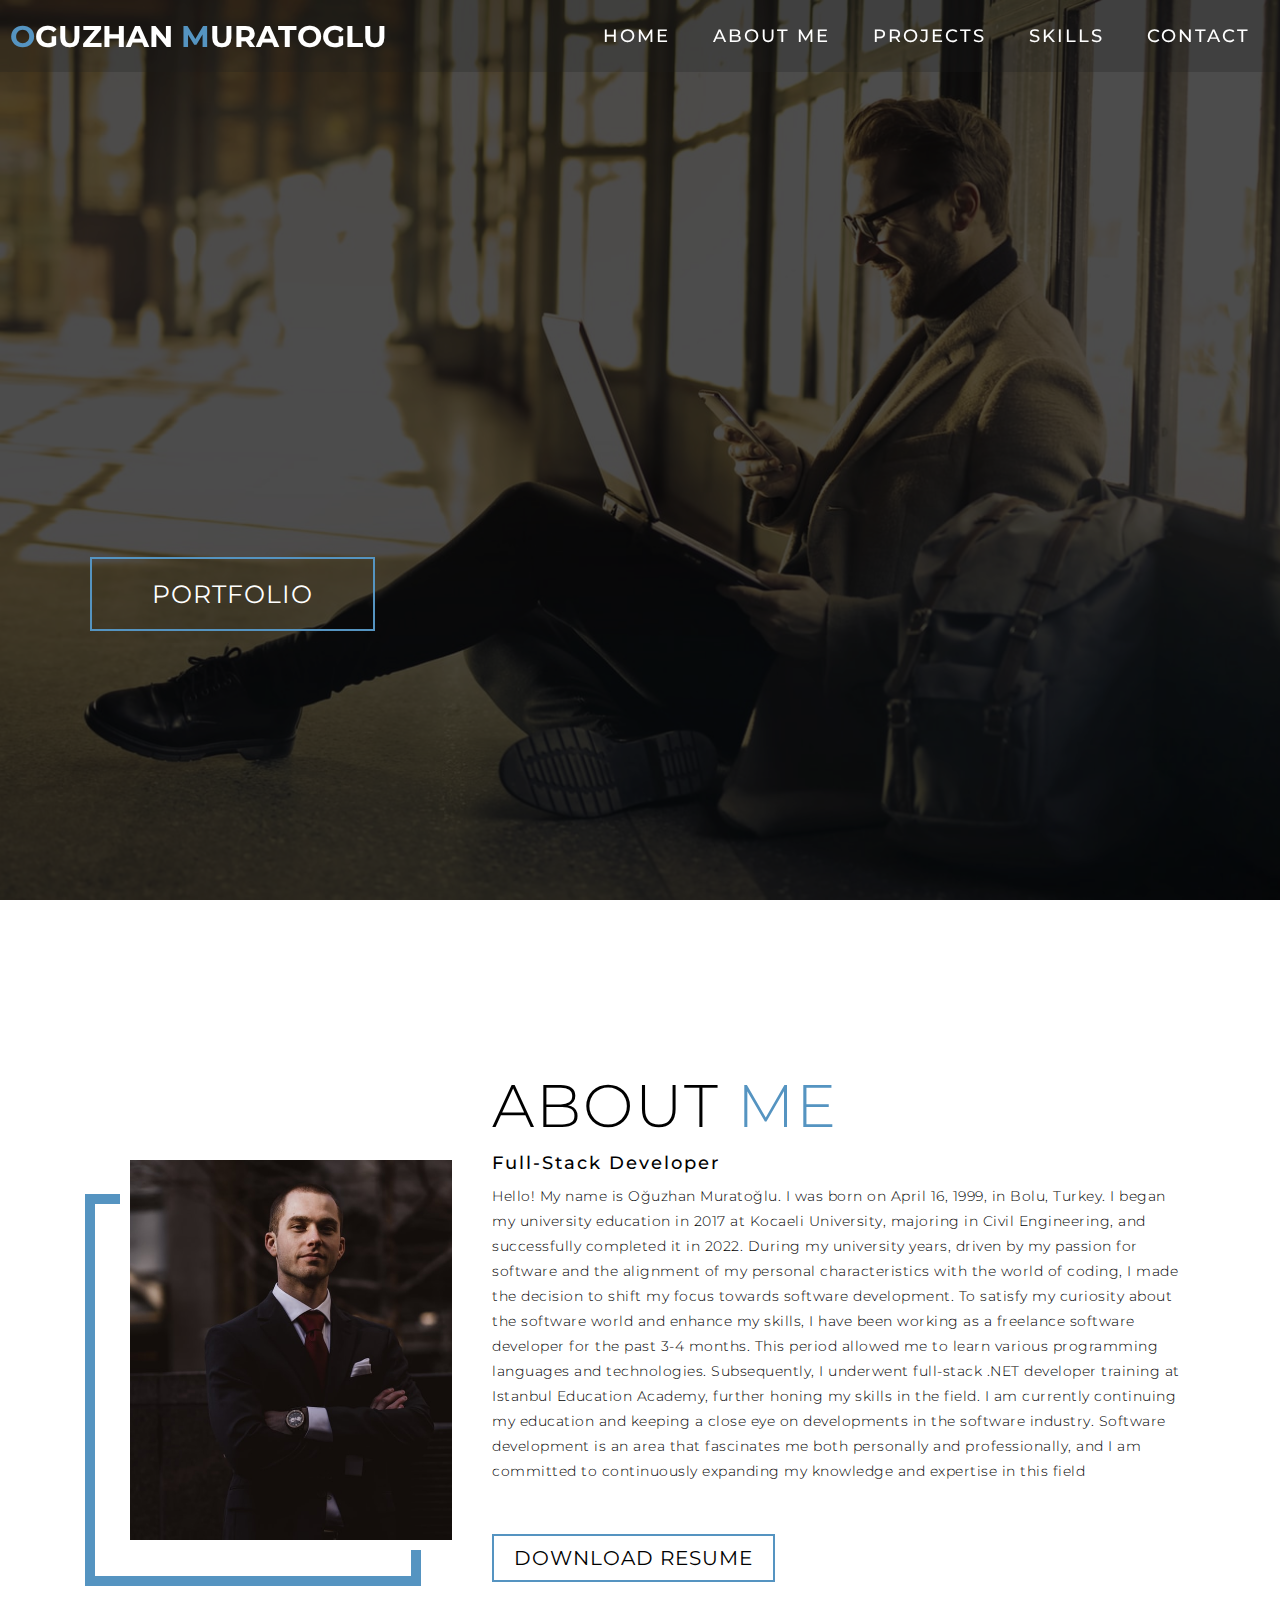
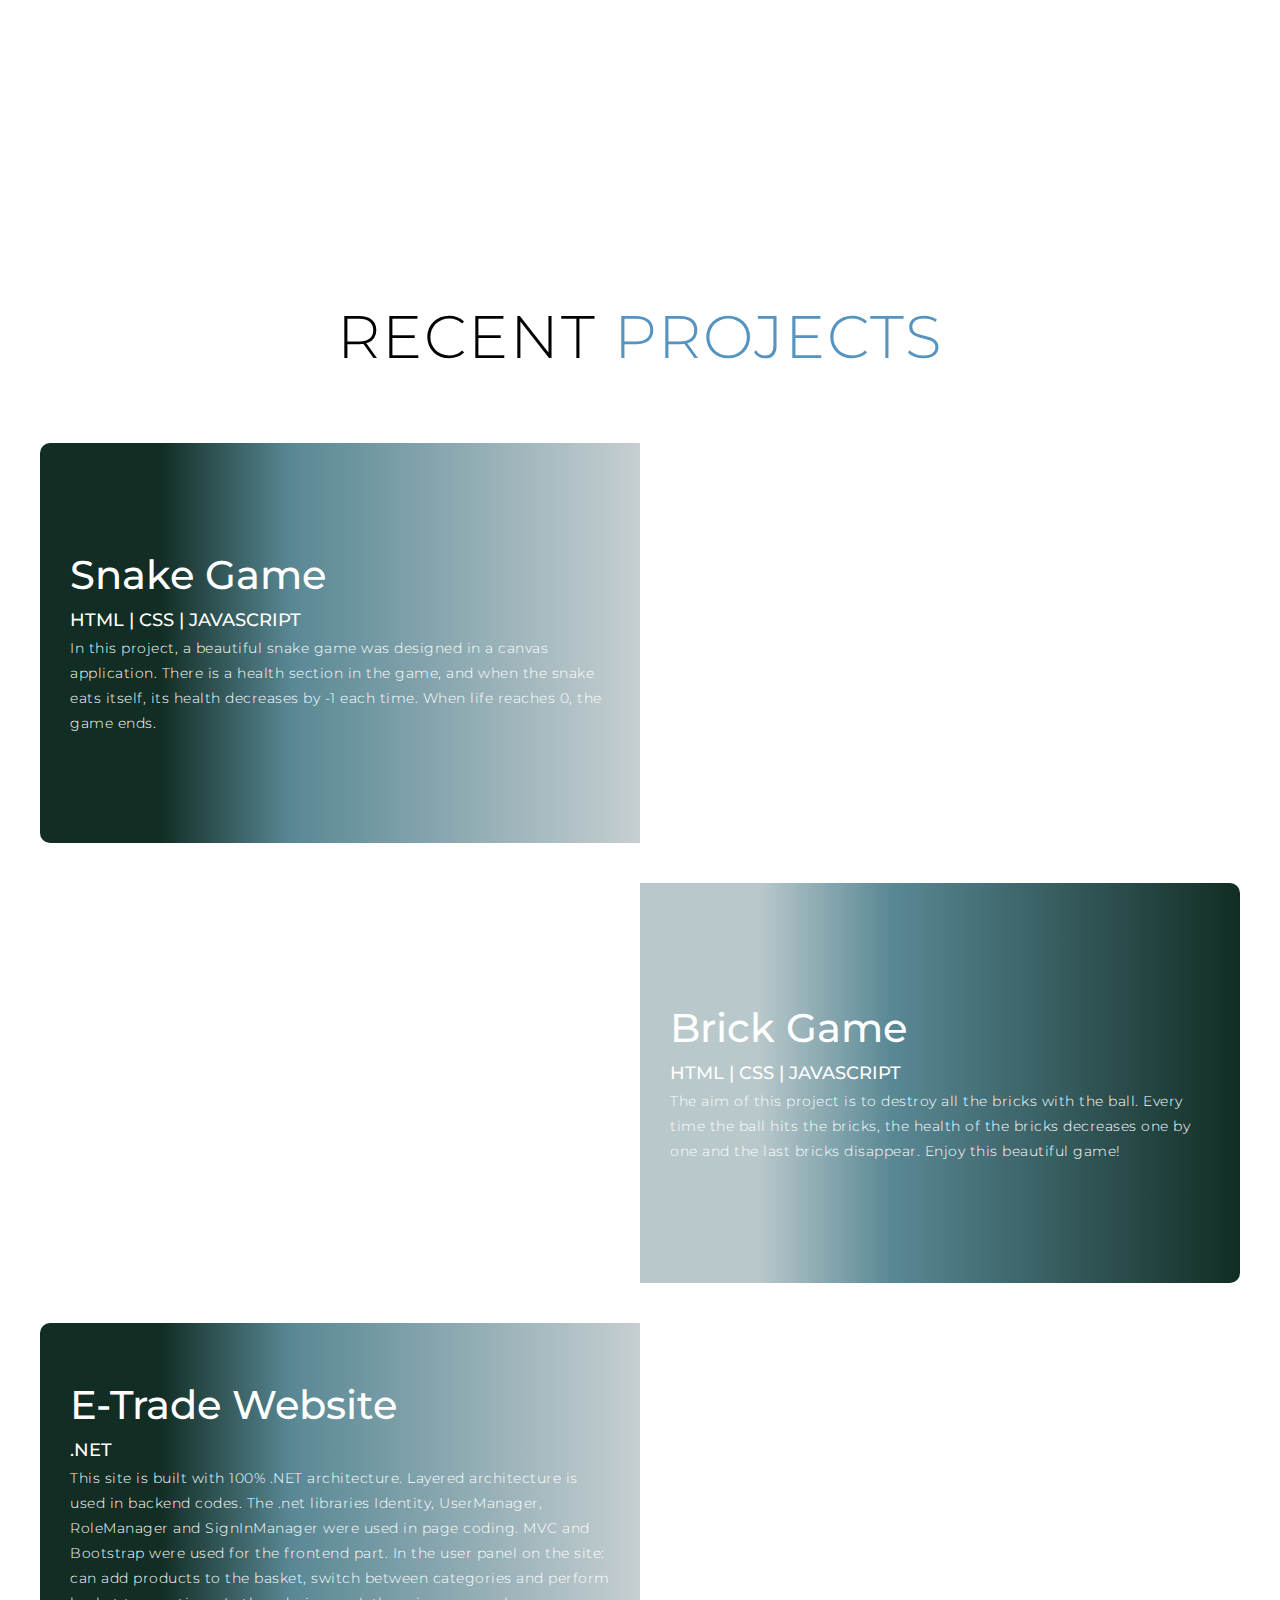
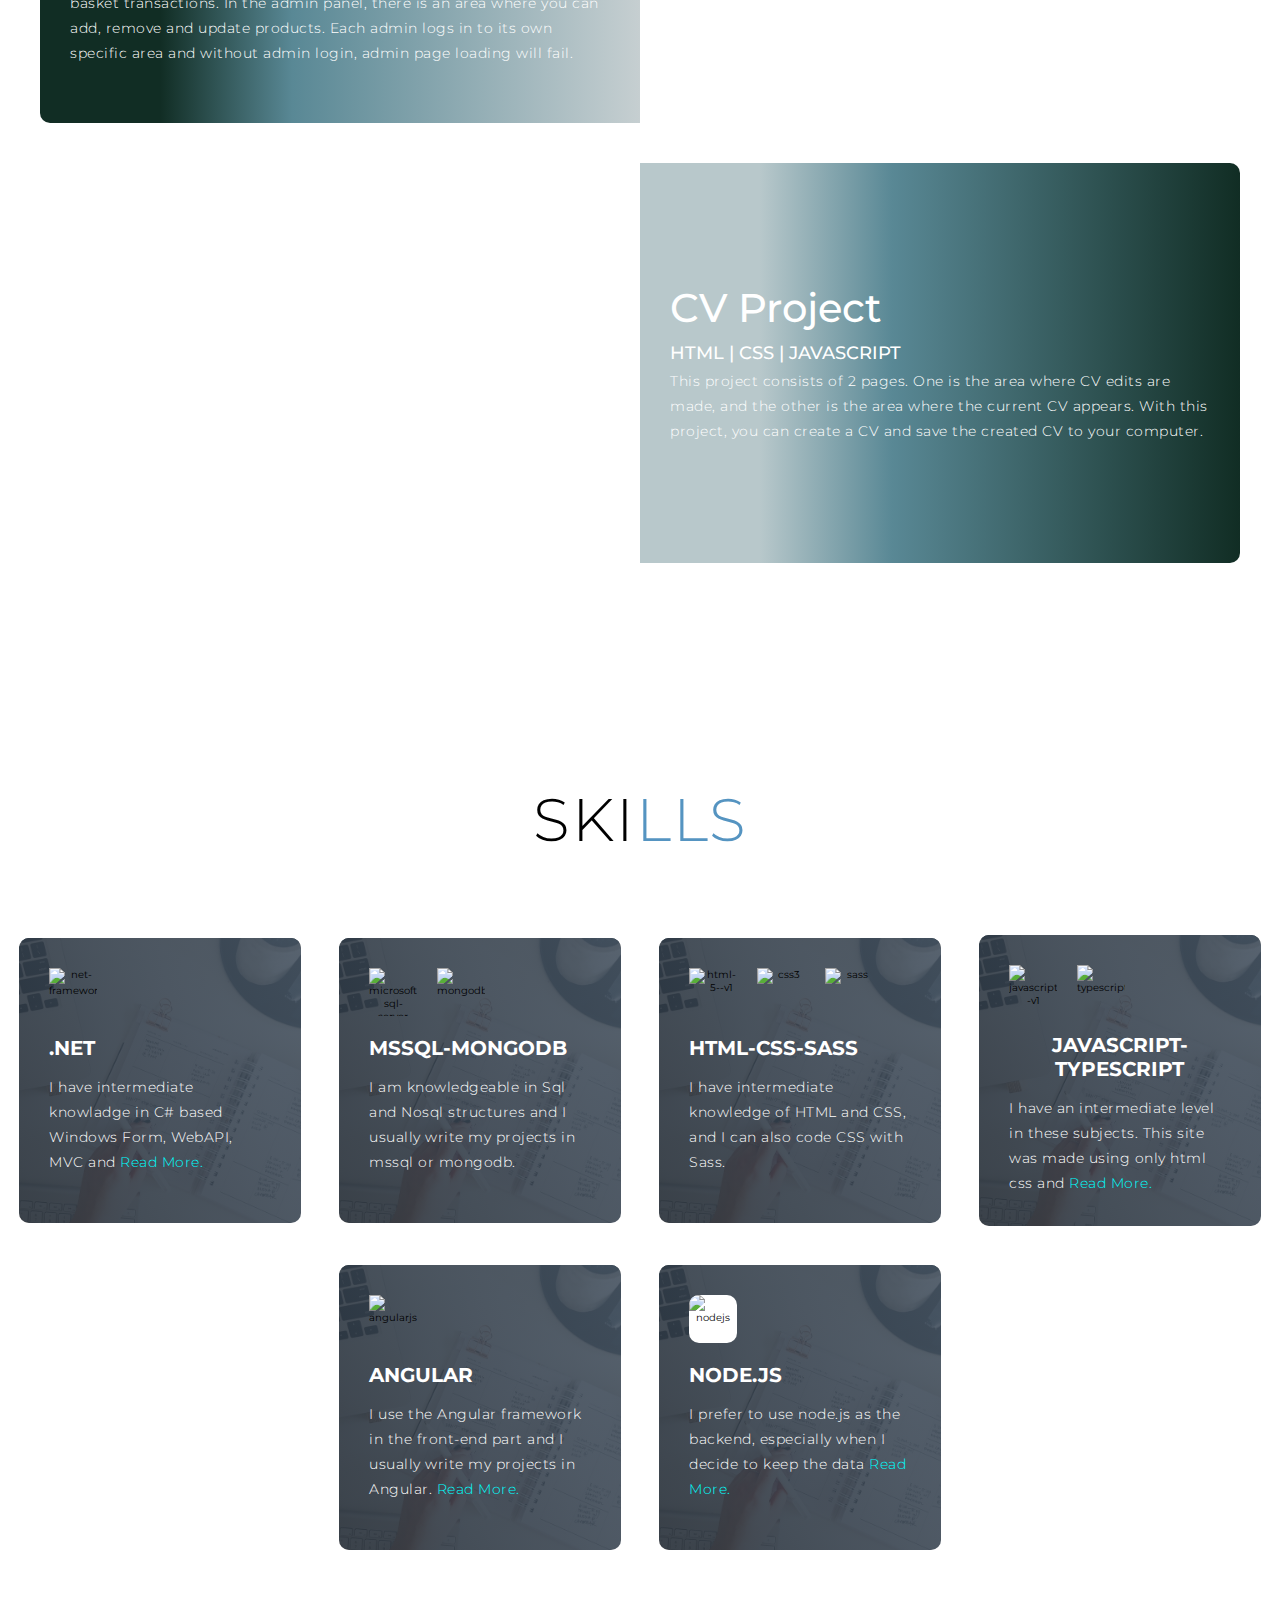
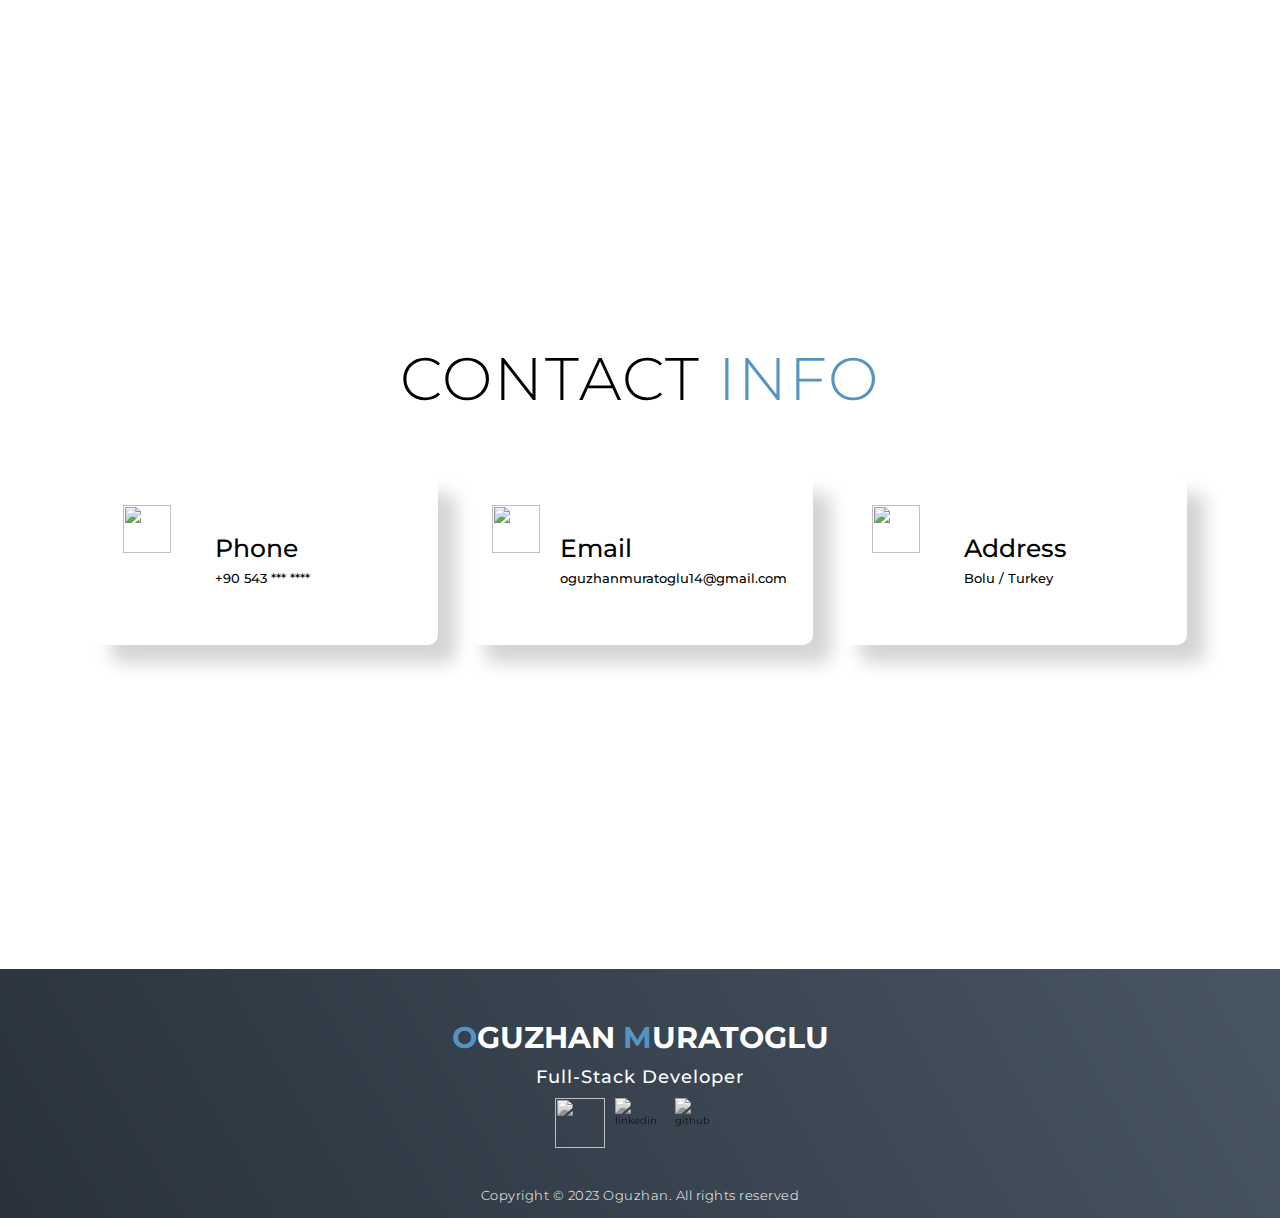
==== index.html @ a39457f0 "." ====
<!DOCTYPE html>
<html lang="en">

<head>
  <meta charset="UTF-8">
  <meta name="viewport" content="width=device-width, initial-scale=1.0">
  <link rel="stylesheet" href="style.css">
  <title>My Website</title>
  <script src="https://code.jquery.com/jquery-3.7.1.js"></script>
</head>

<body>
  <!-- Header -->
  <section id="header">
    <div class="header container">
      <div class="nav-bar">
        <div class="brand">
          <a href="#hero">
            <h1><span>O</span>guzhan <span>M</span>uratoglu</h1>
          </a>
        </div>
        <div class="nav-list">
          <div class="hamburger">
            <div class="bar"></div>
          </div>
          <ul>
            <li><a href="#hero" data-after="Home">Home</a></li>
            <li><a href="#about" data-after="About">About Me</a></li>
            <li><a href="#projects" data-after="Projects">Projects</a></li>
            <li><a href="#services" data-after="Service">Skills</a></li>
            <li><a href="#contact" data-after="Contact">Contact</a></li>
          </ul>
        </div>
      </div>
    </div>
  </section>
  <!-- End Header -->


  <!-- Hero Section  -->
  <section id="hero">
    <div class="hero container">
      <div>
        <h1>Hello, <span></span></h1>
        <h1>My Name is <span></span></h1>
        <h1>Oguzhan <span></span></h1>
        <a href="#projects" type="button" class="cta">Portfolio</a>
      </div>
    </div>
  </section>
  <!-- End Hero Section  -->

    <!-- About Section -->
    <section id="about">
        <div class="about container">
          <div class="col-left">
            <div class="about-img">
              <img src="./img/img-2.png" alt="img">
            </div>
          </div>
          <div class="col-right">
            <h1 class="section-title">About <span>me</span></h1>
            <h2>Full-Stack Developer</h2>
            <p>Hello! My name is Oğuzhan Muratoğlu. I was born on April 16, 1999, in Bolu, Turkey. I began my university education in 2017 at Kocaeli University, majoring in Civil Engineering, and successfully completed it in 2022. During my university years, driven by my passion for software and the alignment of my personal characteristics with the world of coding, I made the decision to shift my focus towards software development.
            
            To satisfy my curiosity about the software world and enhance my skills, I have been working as a freelance software developer for the past 3-4 months. This period allowed me to learn various programming languages and technologies. Subsequently, I underwent full-stack .NET developer training at Istanbul Education Academy, further honing my skills in the field.
                
                
            I am currently continuing my education and keeping a close eye on developments in the software industry. Software development is an area that fascinates me both personally and professionally, and I am committed to continuously expanding my knowledge and expertise in this field</p>
            <a href="#" class="cta">Download Resume</a>
          </div>
        </div>
      </section>
      <!-- End About Section -->

  <!-- Projects Section -->
  <section id="projects">
    <div class="projects container">
      <div class="projects-header">
        <h1 class="section-title">Recent <span>Projects</span></h1>
      </div>
      <div class="all-projects">
        <div class="project-item">
          <div class="project-info">
            <h1>Snake Game</h1>
            <h2>HTML | CSS | JAVASCRIPT</h2>
            <p>In this project, a beautiful snake game was designed in a canvas application. There is a health section in the game, and when the snake eats itself, its health decreases by -1 each time. When life reaches 0, the game ends.</p>
          </div>
          <div id="videoList" class="project-img">
          <div class="video">
            <a href="https://oguzhanmuratoglu.github.io/Snake_Game_JS/" target="_blank">
            <video src="./video/SnakeGame.mp4" class="thevideo" loop muted preload="none"></video>
          </a>
          </div>
          </div>
        </div>
        <div class="project-item">
          <div class="project-info">
            <h1>Brick Game</h1>
            <h2>HTML | CSS | JAVASCRIPT</h2>
            <p>The aim of this project is to destroy all the bricks with the ball. Every time the ball hits the bricks, the health of the bricks decreases one by one and the last bricks disappear. Enjoy this beautiful game!</p>
          </div>
          <div id="videoList" class="project-img">
            <div class="video">
              <a href="https://oguzhanmuratoglu.github.io/BrickGame_JS_HTML_CSS/" target="_blank">
              <video src="./video/BrickGame.mp4" class="thevideo" loop muted preload="none">
              </a>
              </video>
            </div>
            </div>
        </div>
        <div class="project-item">
          <div class="project-info">
            <h1>E-Trade Website</h1>
            <h2>.NET</h2>
            <p>This site is built with 100% .NET architecture. Layered architecture is used in backend codes. The .net libraries Identity, UserManager, RoleManager and SignInManager were used in page coding. MVC and Bootstrap were used for the frontend part. In the user panel on the site: can add products to the basket, switch between categories and perform basket transactions. In the admin panel, there is an area where you can add, remove and update products. Each admin logs in to its own specific area and without admin login, admin page loading will fail.</p>
          </div>
          <div id="videoList" class="project-img">
            <div class="video">
              <a href="https://northwind.com.tr/" target="_blank">
              <video src="./video/ETradeWebSite.mp4" class="thevideo" loop muted preload="none">
              </a>
              </video>
            </div>
            </div>
        </div>
        <div class="project-item">
          <div class="project-info">
            <h1>CV Project</h1>
            <h2>HTML | CSS | JAVASCRIPT</h2>
            <p>This project consists of 2 pages. One is the area where CV edits are made, and the other is the area where the current CV appears. With this project, you can create a CV and save the created CV to your computer.</p>
          </div>
          <div id="videoList" class="project-img">
            <div class="video">
              <a href="/ResumeProject/index.html" target="_blank">
              <video src="./video/CV Editor.mp4" class="thevideo" loop muted preload="none">
              </a>
              </video>
            </div>
            </div>
        </div>
      </div>
    </div>
  </section>
  <!-- End Projects Section -->


  <!-- Service Section -->
  <section id="services">
    <div class="services container">
      <div class="service-top">
        <h1 class="section-title">Ski<span>lls</span></h1>
        <p></p>
      </div>
      <div class="service-bottom">
        <div class="service-item">
          <div class="icon"><img src="https://img.icons8.com/color/48/net-framework.png" alt="net-framework" /></div>
          <h2>.NET</h2>
          <p style="padding-bottom: 10px;">I have intermediate knowladge in C# based Windows Form, WebAPI, MVC and <a id="readmore-1" class="readmore" onclick="initializeReadMoreListener(event)" > Read More.</a></p>
        </div>
        <div class="service-item">
            <div class="icon"><img src="https://img.icons8.com/color/48/microsoft-sql-server.png" alt="microsoft-sql-server"/><img src="https://img.icons8.com/color/48/mongodb.png" alt="mongodb"/></div>
            <h2>MSSQL-MONGODB</h2>
            <p>I am knowledgeable in Sql and Nosql structures and I usually write my projects in mssql or mongodb.</p>
          </div>
        <div class="service-item">
          <div class="icon"><img src="https://img.icons8.com/color/48/html-5--v1.png" alt="html-5--v1"/><img src="https://img.icons8.com/color/48/css3.png" alt="css3"/><img src="https://img.icons8.com/color/48/sass.png" alt="sass"/></div>
          <h2>HTML-CSS-Sass</h2>
          <p>I have intermediate knowledge of HTML and CSS, and I can also code CSS with Sass.</p>
        </div>
        <div class="service-item">
          <div class="icon"><img src="https://img.icons8.com/color/48/javascript--v1.png" alt="javascript--v1" /><img src="https://img.icons8.com/color/48/typescript.png" alt="typescript" /></div>
          <h2>JAVASCRIPT-TYPESCRIPT</h2>
          <p>I have an intermediate level in these subjects. This site was made using only html css and <a id="readmore-2" class="readmore" onclick="initializeReadMoreListener(event)"> Read More.</a></p>
        </div>
        <div class="service-item">
          <div class="icon"><img src="https://img.icons8.com/color/48/angularjs.png" alt="angularjs" /></div>
          <h2>Angular</h2>
          <p>I use the Angular framework in the front-end part and I usually write my projects in Angular.<a id="readmore-3" class="readmore" onclick="initializeReadMoreListener(event)"> Read More.</a></p>
        </div>
        <div class="service-item">
            <div class="icon"><img src="https://img.icons8.com/color/48/nodejs.png"  alt="nodejs" style="background-color: #fff; border-radius: 10px;" /></div>
            <h2>NODE.JS</h2>
            <p>I prefer to use node.js as the backend, especially when I decide to  keep the data<a id="readmore-4" class="readmore" onclick="initializeReadMoreListener(event)"> Read More.</a></p>
          </div>
      </div>
    </div>
  </section>
  <!-- End Service Section -->



  <!-- Contact Section -->
  <section id="contact">
    <div class="contact container">
      <div>
        <h1 class="section-title">Contact <span>info</span></h1>
      </div>
      <div class="contact-items">
        <div class="contact-item">
          <div class="icon"><img src="https://img.icons8.com/bubbles/100/000000/phone.png" /></div>
          <div class="contact-info">
            <h1>Phone</h1>
            <h2>+90 543 *** ****</h2>
          </div>
        </div>
        <div class="contact-item">
          <div class="icon"><img src="https://img.icons8.com/bubbles/100/000000/new-post.png" /></div>
          <div class="contact-info">
            <h1>Email</h1>
            <h2>oguzhanmuratoglu14@gmail.com</h2>
          </div>
        </div>
        <div class="contact-item">
          <div class="icon"><img src="https://img.icons8.com/bubbles/100/000000/map-marker.png" /></div>
          <div class="contact-info">
            <h1>Address</h1>
            <h2>Bolu / Turkey</h2>
          </div>
        </div>
      </div>
    </div>
  </section>
  <!-- End Contact Section -->

  <!-- Footer -->
  <section id="footer">
    <div class="footer container">
      <div class="brand">
        <h1><span>O</span>guzhan <span>M</span>uratoglu</h1>
      </div>
      <h2>Full-Stack Developer</h2>
      <div class="social-icon">
        <div class="social-item">
          <a href="https://www.instagram.com/oguzhanmuratogluu/"><img src="https://img.icons8.com/bubbles/100/000000/instagram-new.png" /></a>
        </div>
        <div class="social-item">
          <a href="https://www.linkedin.com/in/o%C4%9Fuzhan-murato%C4%9Flu-148400233/"><img src="https://img.icons8.com/bubbles/50/linkedin.png" alt="linkedin"/></a>
        </div>
        <div class="social-item">
            <a href="https://github.com/oguzhanmuratoglu"><img src="https://img.icons8.com/bubbles/50/github.png" alt="github"/></a>
          </div>
      </div>
      <p>Copyright © 2023 Oguzhan. All rights reserved</p>
    </div>
  </section>
  <!-- End Footer -->
  <script src="./index.js"></script>

  <script>
    
    
  </script>
</body>

</html>
---- style.css ----
@import 'https://fonts.googleapis.com/css?family=Montserrat:300, 400, 700&display=swap';
* {
	padding: 0;
	margin: 0;
	box-sizing: border-box;
}
html {
	font-size: 10px;
	font-family: 'Montserrat', sans-serif;
	scroll-behavior: smooth;
}
a {
	text-decoration: none;
}
.container {
	min-height: 100vh;
	width: 100%;
	display: flex;
	align-items: center;
	justify-content: center;
}
img {
	height: 100%;
	width: 100%;
	object-fit: cover;
}
p {
	color: black;
	font-size: 1.4rem;
	margin-top: 5px;
	line-height: 2.5rem;
	font-weight: 300;
	letter-spacing: 0.05rem;
}
.section-title {
	font-size: 4rem;
	font-weight: 300;
	color: black;
	margin-bottom: 10px;
	text-transform: uppercase;
	letter-spacing: 0.2rem;
	text-align: center;
}
.section-title span {
	color: rgb(85, 148, 193);
}

.cta {
	display: inline-block;
	padding: 10px 30px;
	color: white;
	background-color: transparent;
	border: 2px solid rgb(85, 148, 193);
	font-size: 2rem;
	text-transform: uppercase;
	letter-spacing: 0.1rem;
	margin-top: 30px;
	transition: 0.3s ease;
	transition-property: background-color, color;
}
.cta:hover {
	color: white;
	background-color: rgb(85, 148, 193);
}
.brand h1 {
	font-size: 3rem;
	text-transform: uppercase;
	color: white;
}
.brand h1 span {
	color: rgb(85, 148, 193);
}

/* Header section */
#header {
	position: fixed;
	z-index: 1000;
	left: 0;
	top: 0;
	width: 100vw;
	height: auto;
}
#header .header {
	min-height: 8vh;
	background-color: rgba(31, 30, 30, 0.24);
	transition: 0.3s ease background-color;
}
#header .nav-bar {
	display: flex;
	align-items: center;
	justify-content: space-between;
	width: 100%;
	height: 100%;
	max-width: 1300px;
	padding: 0 10px;
}
#header .nav-list ul {
	list-style: none;
	position: absolute;
	background-color: rgb(31, 30, 30);
	width: 100vw;
	height: 100vh;
	left: 100%;
	top: 0;
	display: flex;
	flex-direction: column;
	justify-content: center;
	align-items: center;
	z-index: 1;
	overflow-x: hidden;
	transition: 0.5s ease left;
}
#header .nav-list ul.active {
	left: 0%;
}
#header .nav-list ul a {
	font-size: 2.5rem;
	font-weight: 500;
	letter-spacing: 0.2rem;
	text-decoration: none;
	color: white;
	text-transform: uppercase;
	padding: 20px;
	display: block;
}
#header .nav-list ul a::after {
	content: attr(data-after);
	position: absolute;
	top: 50%;
	left: 50%;
	transform: translate(-50%, -50%) scale(0);
	color: rgba(240, 248, 255, 0.021);
	font-size: 13rem;
	letter-spacing: 50px;
	z-index: -1;
	transition: 0.3s ease letter-spacing;
}
#header .nav-list ul li:hover a::after {
	transform: translate(-50%, -50%) scale(1);
	letter-spacing: initial;
}
#header .nav-list ul li:hover a {
	color: rgb(85, 148, 193);
}
#header .hamburger {
	height: 60px;
	width: 60px;
	display: inline-block;
	border: 3px solid white;
	border-radius: 50%;
	position: relative;
	display: flex;
	align-items: center;
	justify-content: center;
	z-index: 100;
	cursor: pointer;
	transform: scale(0.8);
	margin-right: 20px;
}
#header .hamburger:after {
	position: absolute;
	content: '';
	height: 100%;
	width: 100%;
	border-radius: 50%;
	border: 3px solid white;
	animation: hamburger_puls 1s ease infinite;
}
#header .hamburger .bar {
	height: 2px;
	width: 30px;
	position: relative;
	background-color: white;
	z-index: -1;
}
#header .hamburger .bar::after,
#header .hamburger .bar::before {
	content: '';
	position: absolute;
	height: 100%;
	width: 100%;
	left: 0;
	background-color: white;
	transition: 0.3s ease;
	transition-property: top, bottom;
}
#header .hamburger .bar::after {
	top: 8px;
}
#header .hamburger .bar::before {
	bottom: 8px;
}
#header .hamburger.active .bar::before {
	bottom: 0;
}
#header .hamburger.active .bar::after {
	top: 0;
}
/* End Header section */

/* Hero Section */
#hero {
	background-image: url(./img/hero-bg.png);
	background-size: cover;
	background-position: top center;
	position: relative;
	z-index: 1;
}
#hero::after {
	content: '';
	position: absolute;
	left: 0;
	top: 0;
	height: 100%;
	width: 100%;
	background-color: black;
	opacity: 0.7;
	z-index: -1;
}
#hero .hero {
	max-width: 1200px;
	margin: 0 auto;
	padding: 0 50px;
	justify-content: flex-start;
}
#hero h1 {
	display: block;
	width: fit-content;
	font-size: 4rem;
	position: relative;
	color: transparent;
	animation: text_reveal 0.5s ease forwards;
	animation-delay: 1s;
}
#hero h1:nth-child(1) {
	animation-delay: 1s;
}
#hero h1:nth-child(2) {
	animation-delay: 2s;
}
#hero h1:nth-child(3) {
	animation: text_reveal_name 0.5s ease forwards;
	animation-delay: 3s;
}
#hero h1 span {
	position: absolute;
	top: 0;
	left: 0;
	height: 100%;
	width: 0;
	background-color: rgb(85, 148, 193);
	animation: text_reveal_box 1s ease;
	animation-delay: 0.5s;
}
#hero h1:nth-child(1) span {
	animation-delay: 0.5s;
}
#hero h1:nth-child(2) span {
	animation-delay: 1.5s;
}
#hero h1:nth-child(3) span {
	animation-delay: 2.5s;
}

/* End Hero Section */

/* Services Section */
#services .services {
	flex-direction: column;
	text-align: center;
	max-width: 1500px;
	margin: 0 auto;
	padding: 100px 0;
}
#services .service-top {
	max-width: 500px;
	margin: 0 auto;
}
#services .service-bottom {
	display: flex;
	align-items: center;
	justify-content: center;
	flex-wrap: wrap;
	margin-top: 50px;
}
.readmore, .readless{
    color: aqua;
    cursor: pointer;
}
#services .service-item {
	flex-basis: 80%;
    min-height: 285px;
	display: flex;
	align-items:baseline;
	justify-content:flex-start;
	flex-direction: column;
	padding: 30px;
	border-radius: 10px;
	background-image: url(./img/img-1.png);
	background-size: cover;
	margin: 10px 5%;
	position: relative;
	z-index: 1;
	overflow: hidden;
}
#services .service-item::after {
	content: '';
	position: absolute;
	left: 0;
	top: 0;
	height: 100%;
	width: 100%;
	background-image: linear-gradient(60deg, #29323c 0%, #485563 100%);
	opacity: 0.9;
	z-index: -1;
}
#services .service-bottom .icon {
	height: 48px;
	width: auto;
	margin-bottom: 20px;
}
.icon{
    display: flex;
    gap: 20px;
}
.icon img{
    width: 48px;
    height: 48px;
}
#services .service-item h2 {
	font-size: 2rem;
	color: white;
	margin-bottom: 10px;
	text-transform: uppercase;
}
#services .service-item p {
	color: white;
	text-align: left;
}
/* End Services Section */

/* Projects section */
#projects .projects {
	flex-direction: column;
	max-width: 1200px;
	margin: 0 auto;
	padding: 100px 0;
}
#projects .projects-header h1 {
	margin-bottom: 50px;
}
#projects .all-projects {
	display: flex;
	align-items: center;
	justify-content: center;
	flex-direction: column;
}
#projects .project-item {
	border-radius: 10px;
	display: flex;
	align-items: center;
	justify-content: center;
	flex-direction: column;
	width: 80%;
	margin: 20px auto;
	overflow: hidden;
}
#projects .project-info {
	padding: 30px;
	flex-basis: 50%;
	height: 100%;
	display: flex;
	align-items: flex-start;
	justify-content: center;
	flex-direction: column;
	background-image: linear-gradient(90deg, rgb(17, 45, 36) 20%, rgb(89, 136, 149) 42%, rgb(198, 207, 209) 100%);
	color: white;
}
#projects .project-info h1 {
	font-size: 4rem;
	font-weight: 500;
}
#projects .project-info h2 {
	font-size: 1.8rem;
	font-weight: 500;
	margin-top: 10px;
}
#projects .project-info p {
	color: white;
}
#projects .project-img {
	flex-basis: 50%;
	/* height: 300px; */
}
/* #projects .project-img:after {
	content: '';
	position: absolute;
	left: 0;
	top: 0;
	height: 100%;
	width: 100%;
	background-image: linear-gradient(60deg, #29323c 0%, #485563 100%);
	opacity: 0.6;
} */
.video{
	width: 100%;
	height: 100%;
	/* background-image: url(/img/BrickGame.jpg); */
	background-size: cover;
}
.video .thevideo{
	width: 100%;
	height: 100%;
	overflow: hidden;
	object-fit: cover;
}

/* #projects .project-img img {
	transition: 0.3s ease transform;
}
#projects .project-item:hover .project-img img {
	transform: scale(1.1);
} */
/* End Projects section */

/* About Section */
#about .about {
	flex-direction: column-reverse;
	text-align: center;
	max-width: 1200px;
	margin: 0 auto;
	padding: 100px 20px;
}
#about .col-left {
	width: 250px;
	height: 360px;
}
#about .col-right {
	width: 100%;
}
#about .col-right h2 {
	font-size: 1.8rem;
	font-weight: 500;
	letter-spacing: 0.2rem;
	margin-bottom: 10px;
}
#about .col-right p {
	margin-bottom: 20px;
}
#about .col-right .cta {
	color: black;
	margin-bottom: 50px;
	padding: 10px 20px;
	font-size: 2rem;
}
#about .col-left .about-img {
	height: 100%;
	width: 100%;
	position: relative;
	border: 10px solid white;
}
#about .col-left .about-img::after {
	content: '';
	position: absolute;
	left: -33px;
	top: 19px;
	height: 98%;
	width: 98%;
	border: 7px solid rgb(85, 148, 193);
	z-index: -1;
}
/* End About Section */

/* contact Section */
#contact .contact {
	flex-direction: column;
	max-width: 1200px;
	margin: 0 auto;
	width: 90%;
}
#contact .contact-items {
	/* max-width: 400px; */
	width: 100%;
}
#contact .contact-item {
	width: 80%;
	padding: 20px;
	text-align: center;
	border-radius: 10px;
	padding: 30px;
	margin: 30px 10%;
	display: flex;
	justify-content: center;
	align-items: center;
	flex-direction: column;
	box-shadow: 18px 18px 18px 0 #0000002c;
	transition: 0.3s ease box-shadow;
}
#contact .contact-item:hover {
	box-shadow: 2px 2px 5px 0 #0000002c;
}
#contact .icon {
	width: 70px;
	margin: 0 auto;
	margin-bottom: 10px;
}
#contact .contact-info h1 {
	font-size: 2.5rem;
	font-weight: 500;
	margin-bottom: 5px;
}
#contact .contact-info h2 {
	font-size: 1.3rem;
	line-height: 2rem;
	font-weight: 500;
}
/*End contact Section */

/* Footer */
#footer {
	background-image: linear-gradient(60deg, #29323c 0%, #485563 100%);
}
#footer .footer {
	min-height: 200px;
	flex-direction: column;
	padding-top: 50px;
	padding-bottom: 10px;
}
#footer h2 {
	color: white;
	font-weight: 500;
	font-size: 1.8rem;
	letter-spacing: 0.1rem;
	margin-top: 10px;
	margin-bottom: 10px;
}
#footer .social-icon {
	display: flex;
	margin-bottom: 30px;
}
#footer .social-item {
	height: 50px;
	width: 50px;
	margin: 0 5px;
}
#footer .social-item img {
	filter: grayscale(1);
	transition: 0.3s ease filter;
}
#footer .social-item:hover img {
	filter: grayscale(0);
}
#footer p {
	color: white;
	font-size: 1.3rem;
}
/* End Footer */

/* Keyframes */
@keyframes hamburger_puls {
	0% {
		opacity: 1;
		transform: scale(1);
	}
	100% {
		opacity: 0;
		transform: scale(1.4);
	}
}
@keyframes text_reveal_box {
	50% {
		width: 100%;
		left: 0;
	}
	100% {
		width: 0;
		left: 100%;
	}
}
@keyframes text_reveal {
	100% {
		color: white;
	}
}
@keyframes text_reveal_name {
	100% {
		color: rgb(85, 148, 193);
		font-weight: 500;
	}
}
/* End Keyframes */

/* Media Query For Tablet */
@media only screen and (min-width: 768px) {
	.cta {
		font-size: 2.5rem;
		padding: 20px 60px;
	}
	h1.section-title {
		font-size: 6rem;
	}

	/* Hero */
	#hero h1 {
		font-size: 7rem;
	}
	/* End Hero */

	/* Services Section */
	#services .service-bottom .service-item {
		flex-basis: 45%;
		margin: 2.5%;
	}
	/* End Services Section */

	/* Project */
	#projects .project-item {
		flex-direction: row;
	}
	#projects .project-item:nth-child(even) {
		flex-direction: row-reverse;
	}
	#projects .project-item:nth-child(even) .project-info {
		background-image: linear-gradient(90deg, rgb(184, 200, 203) 20%, rgb(89, 136, 149) 42%, rgb(17, 45, 36) 100%);

    }
	#projects .project-item {
		height: 400px;
		/* margin: 0; */
		width: 100%;
		/* border-radius: 0; */
	}
	#projects .all-projects .project-info {
		height: 100%;
	}
	#projects .all-projects .project-img {
		height: 100%;
	}
	/* End Project */

	/* About */
	#about .about {
		flex-direction: row;
	}
	#about .col-left {
		width: 600px;
		height: 400px;
		padding-left: 60px;
	}
	#about .about .col-left .about-img::after {
		left: -45px;
		top: 34px;
		height: 98%;
		width: 98%;
		border: 10px solid rgb(85, 148, 193);
	}
	#about .col-right {
		text-align: left;
		padding: 30px;
	}
	#about .col-right h1 {
		text-align: left;
	}
	/* End About */

	/* contact  */
	#contact .contact {
		flex-direction: column;
		padding: 100px 0;
		align-items: center;
		justify-content: center;
		min-width: 20vh;
	}
	#contact .contact-items {
		width: 100%;
		display: flex;
		flex-direction: row;
		justify-content: space-evenly;
		margin: 50px 0;
	}
	#contact .contact-item {
		width: 30%;
		margin: 0;
		flex-direction: row;
	}
	#contact .contact-item .icon {
		height: 100px;
		width: 100px;
	}
	#contact .contact-item .icon img {
		object-fit: contain;
	}
	#contact .contact-item .contact-info {
		width: 100%;
		text-align: left;
		padding-left: 20px;
	}
	/* End contact  */
}
/* End Media Query For Tablet */

/* Media Query For Desktop */
@media only screen and (min-width: 1200px) {
	/* header */
	#header .hamburger {
		display: none;
	}
	#header .nav-list ul {
		position: initial;
		display: block;
		height: auto;
		width: fit-content;
		background-color: transparent;
	}
	#header .nav-list ul li {
		display: inline-block;
	}
	#header .nav-list ul li a {
		font-size: 1.8rem;
	}
	#header .nav-list ul a:after {
		display: none;
	}
	/* End header */

	#services .service-bottom .service-item {
		flex-basis: 22%;
		margin: 1.5%;
	}
}
/* End  Media Query For Desktop */
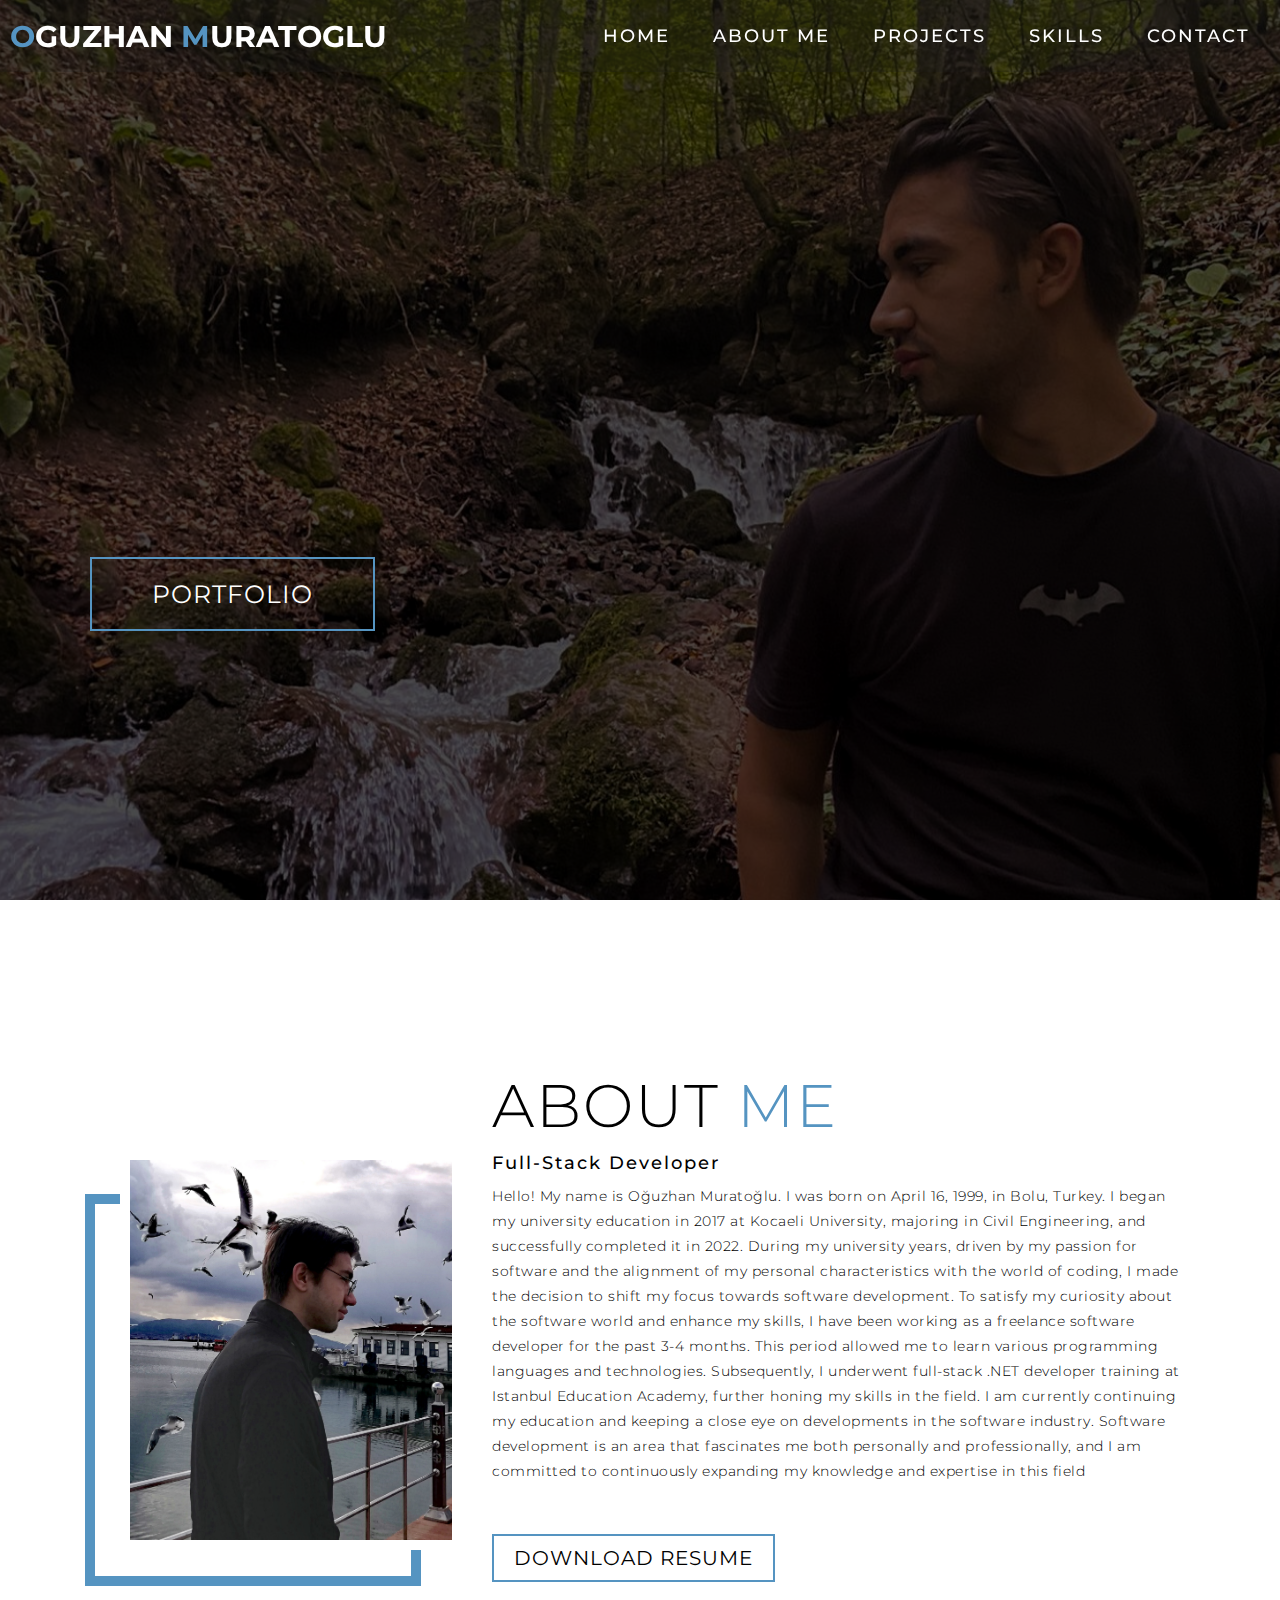
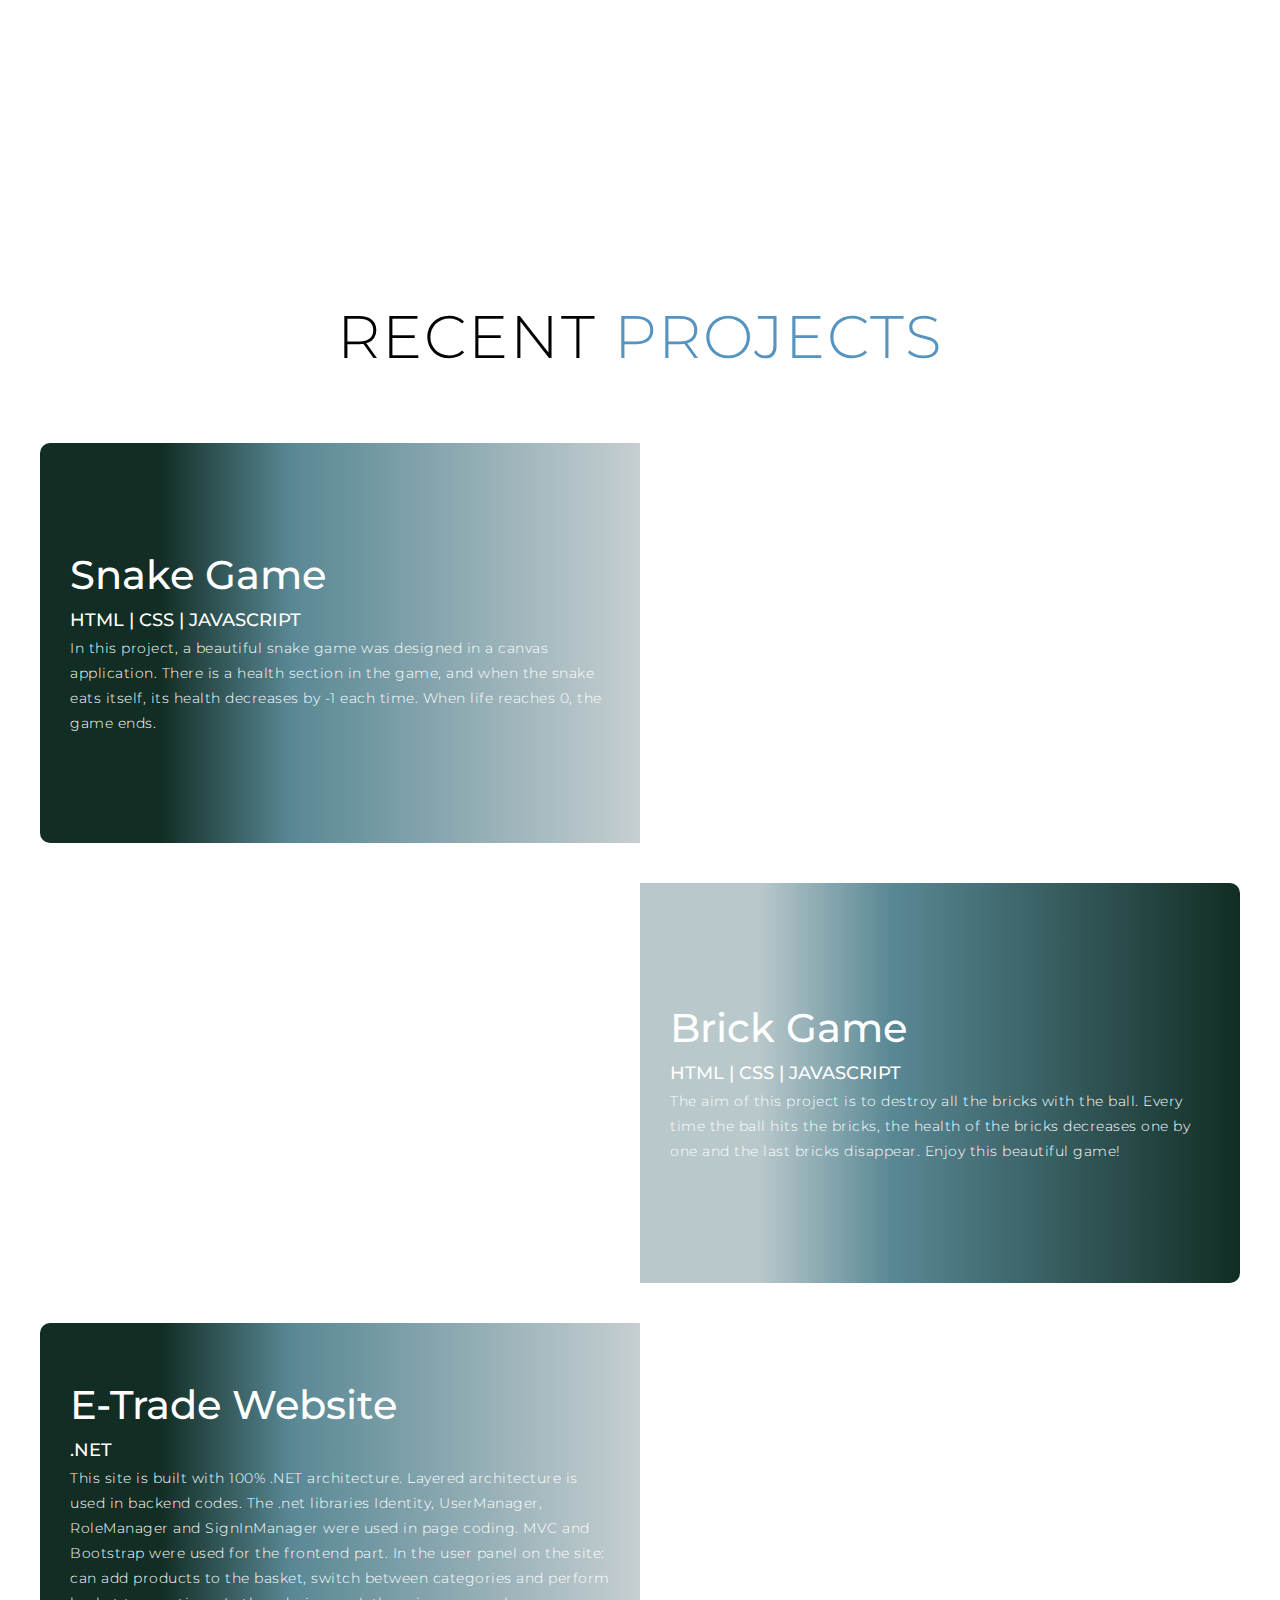
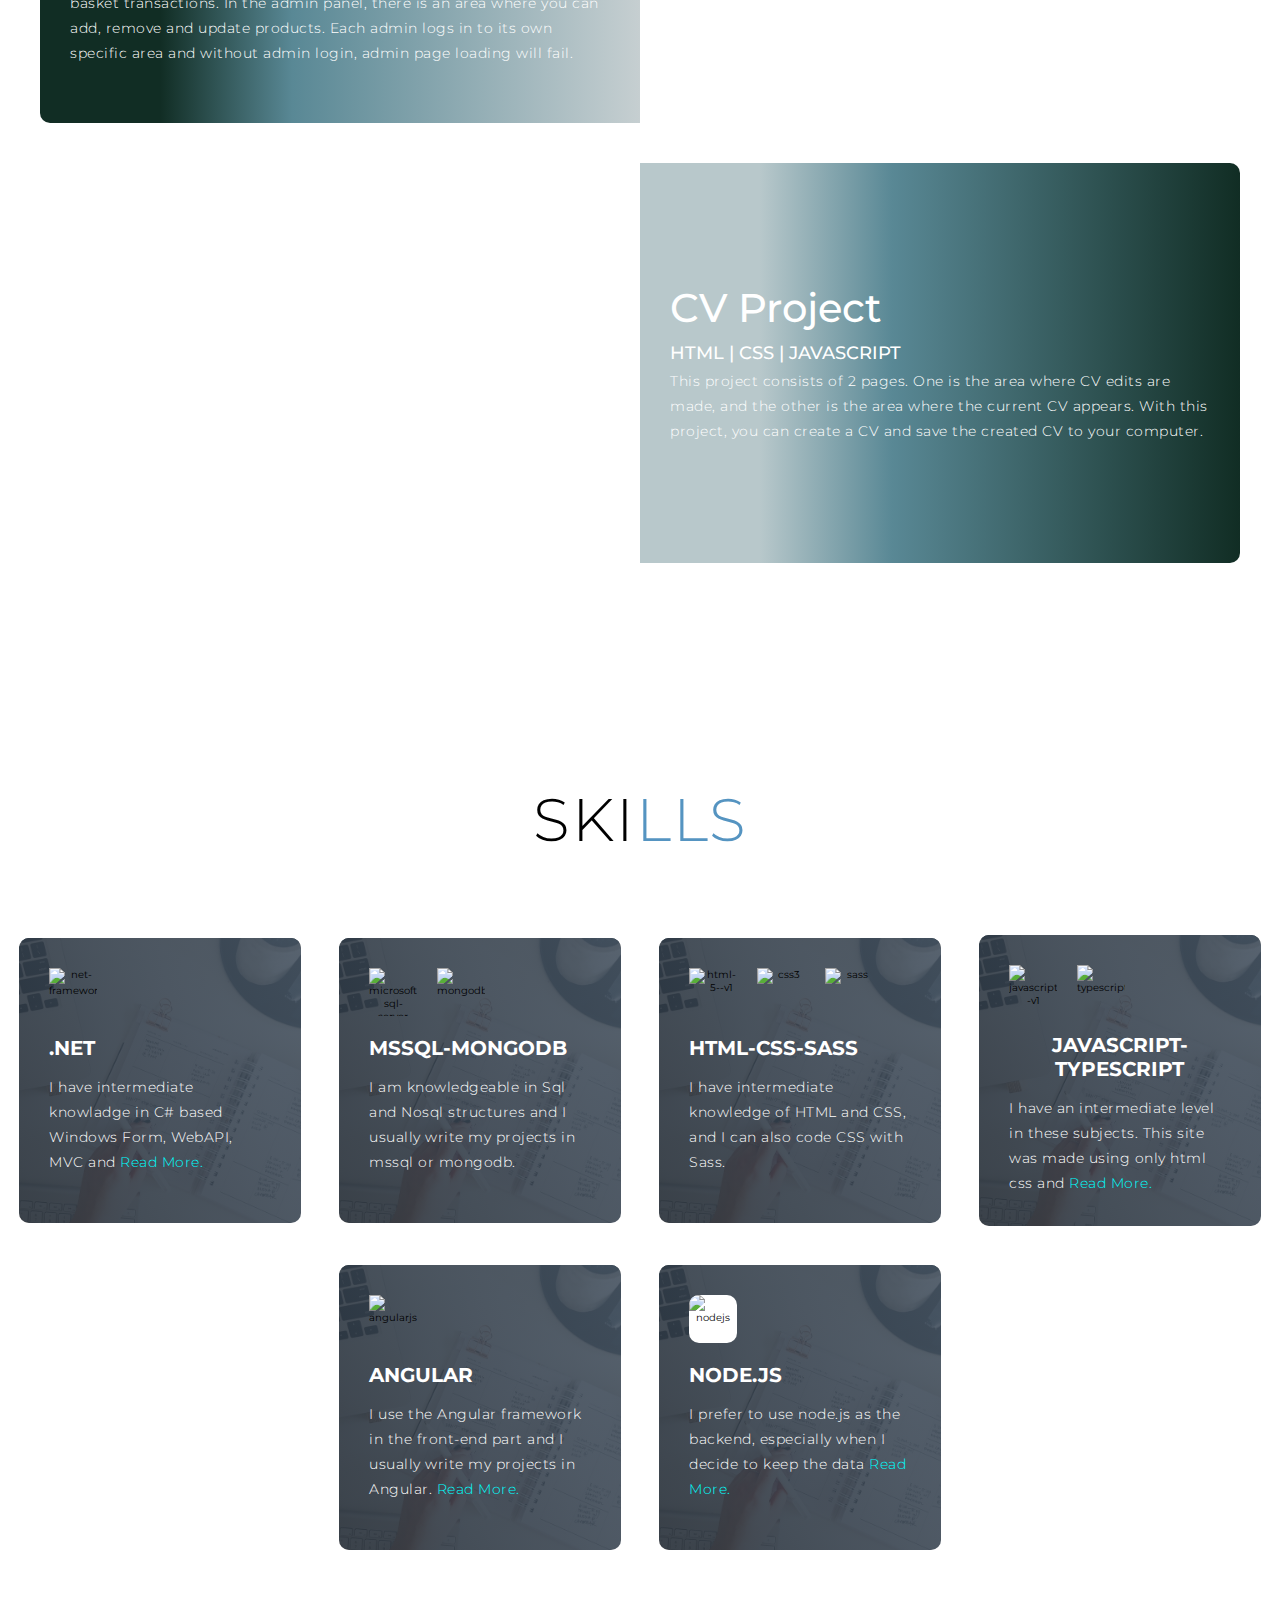
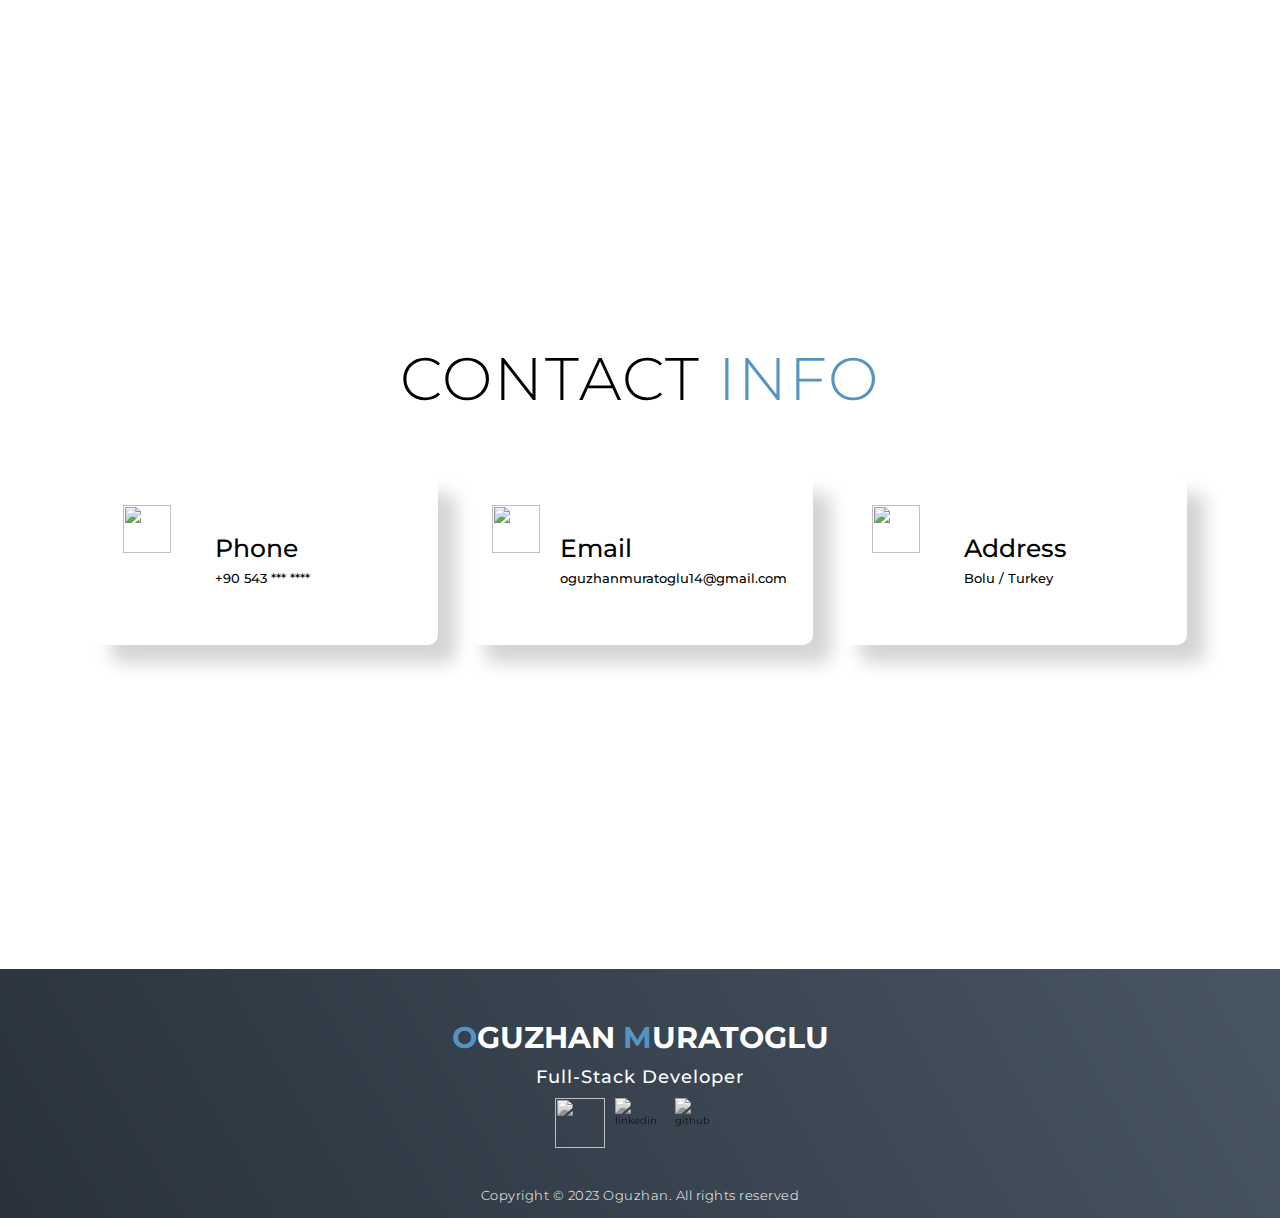
==== commit fa25272e: "." ====
--- a/index.html
+++ b/index.html
@@ -67,7 +67,7 @@
                 
                 
             I am currently continuing my education and keeping a close eye on developments in the software industry. Software development is an area that fascinates me both personally and professionally, and I am committed to continuously expanding my knowledge and expertise in this field</p>
-            <a href="#" class="cta">Download Resume</a>
+            <a href="./CV.pdf" target="_blank" download="Resume.pdf" class="cta">Download Resume</a>
           </div>
         </div>
       </section>
@@ -132,7 +132,7 @@
           </div>
           <div id="videoList" class="project-img">
             <div class="video">
-              <a href="/ResumeProject/index.html" target="_blank">
+              <a href="https://oguzhanmuratoglu.github.io/ResumeProject/index.html" target="_blank">
               <video src="./video/CV Editor.mp4" class="thevideo" loop muted preload="none">
               </a>
               </video>
--- a/style.css
+++ b/style.css
@@ -200,7 +200,7 @@
 
 /* Hero Section */
 #hero {
-	background-image: url(./img/hero-bg.png);
+	background-image: url(./img/hero-bg.jpg);
 	background-size: cover;
 	background-position: top center;
 	position: relative;
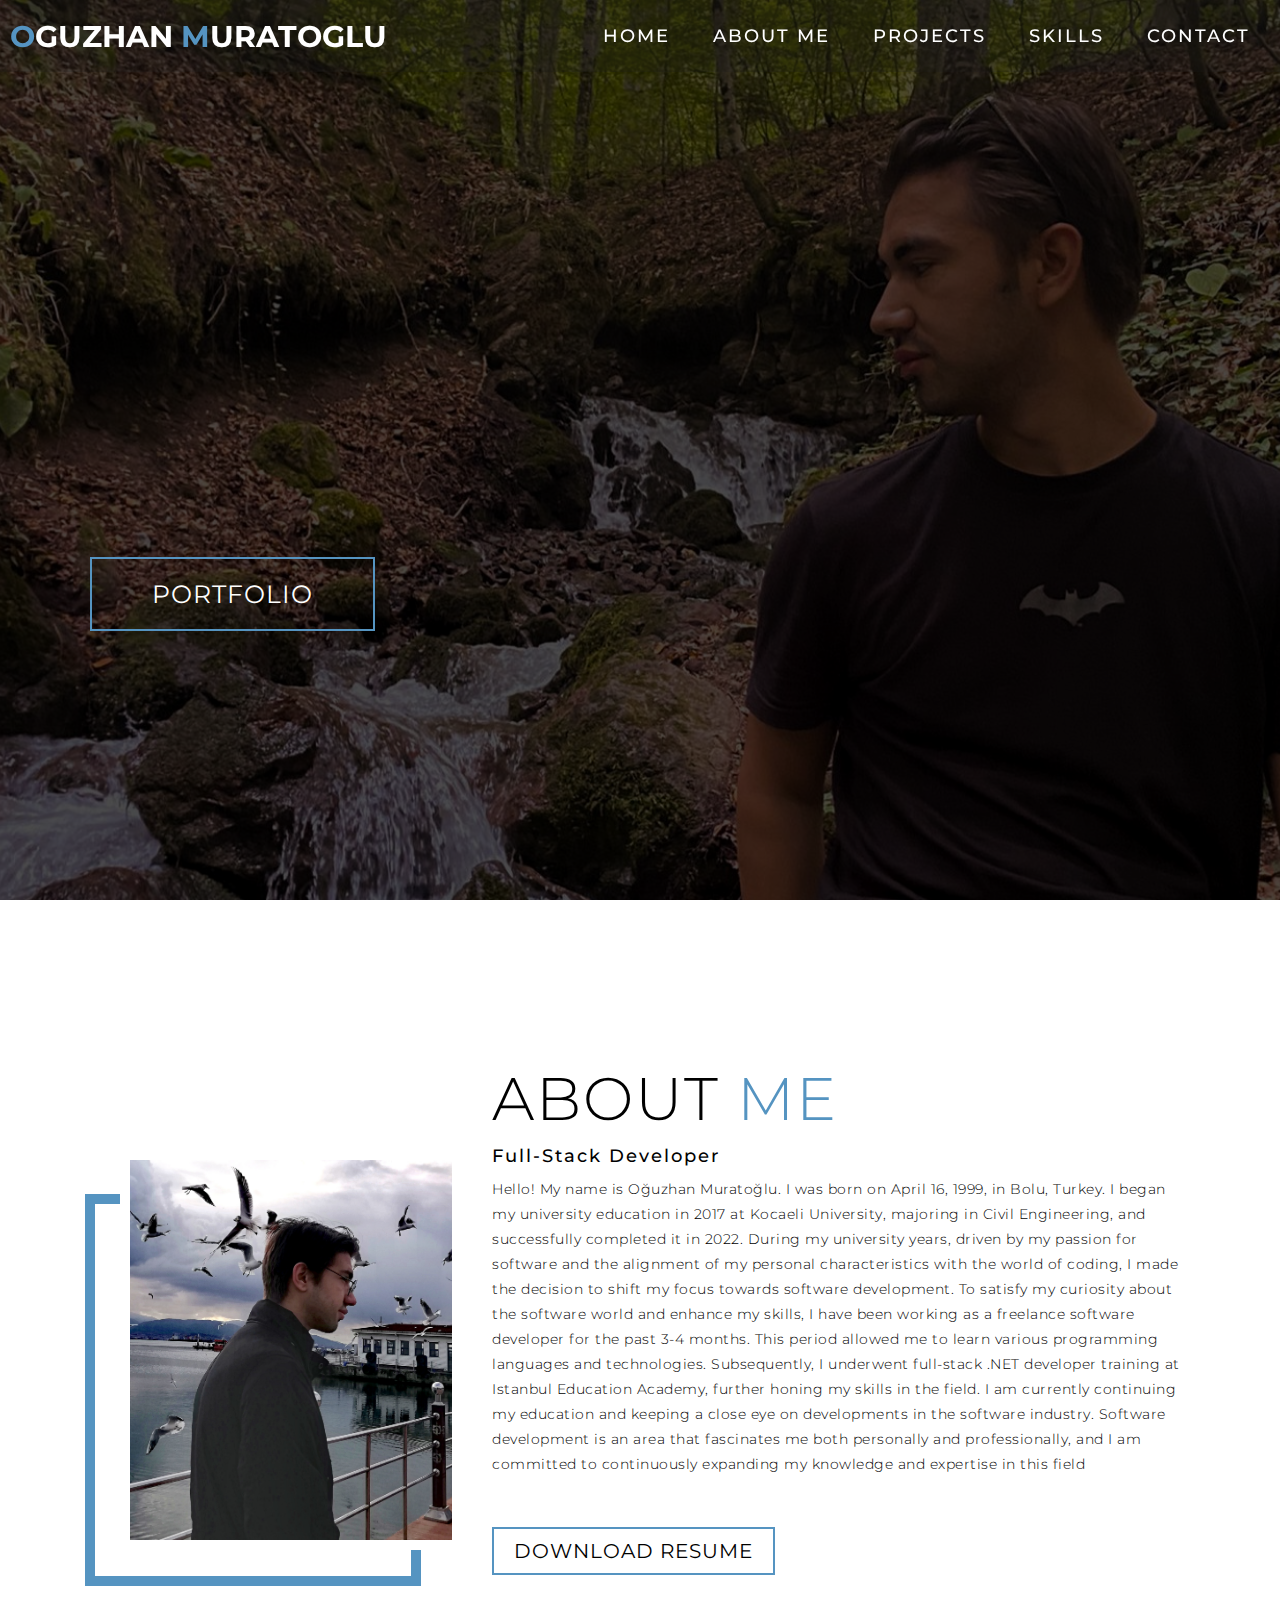
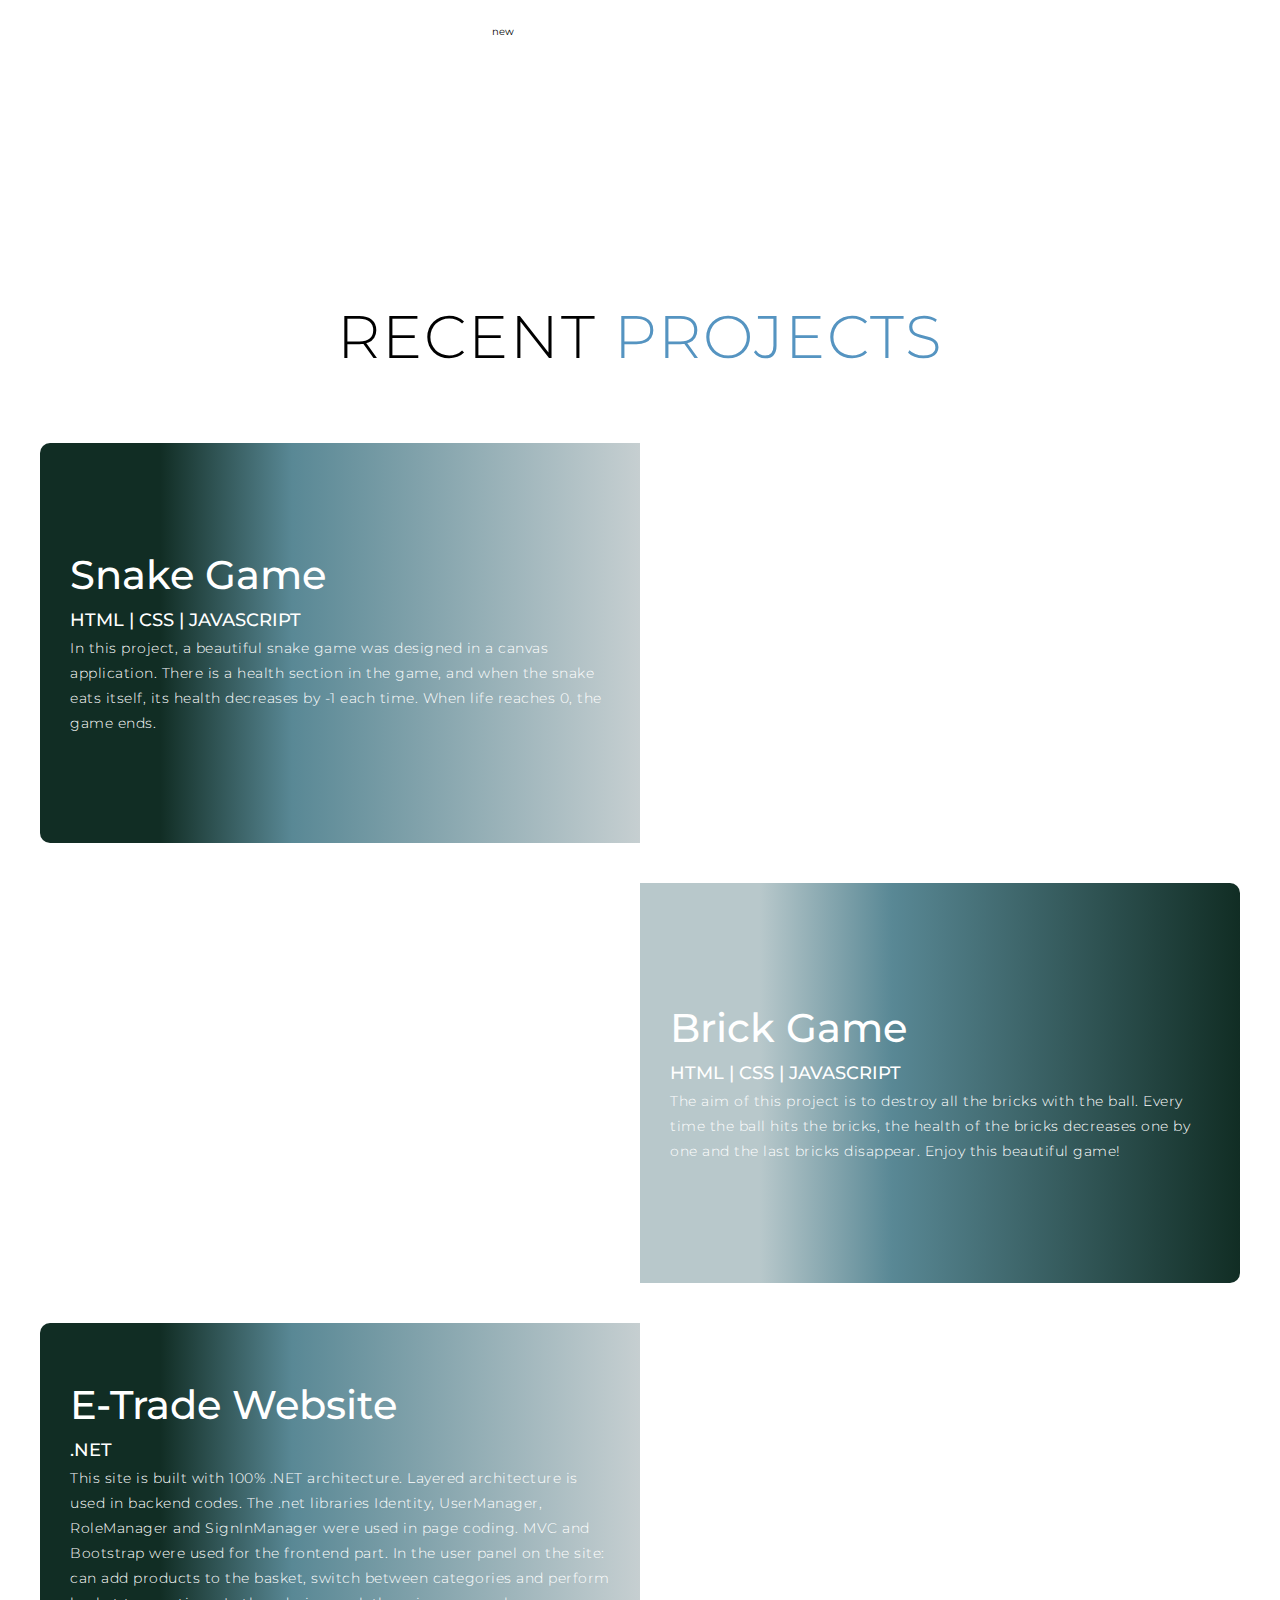
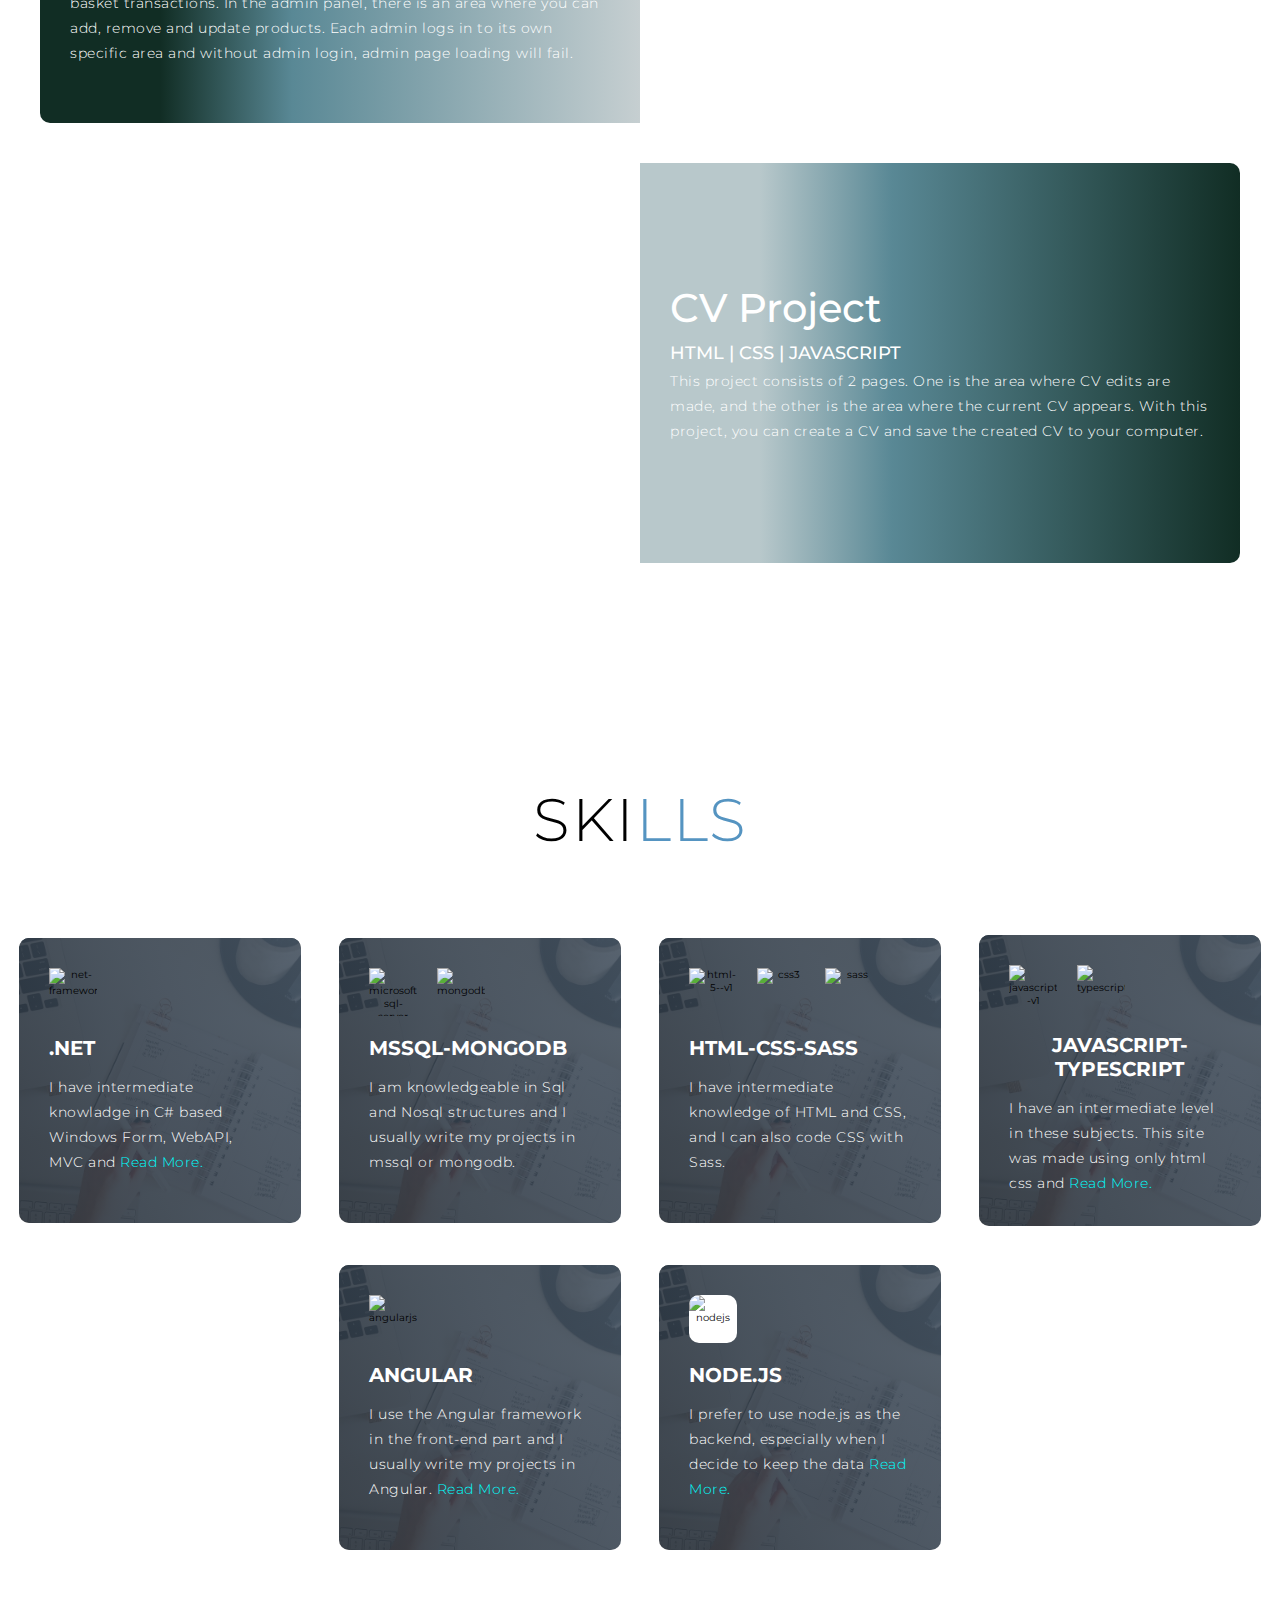
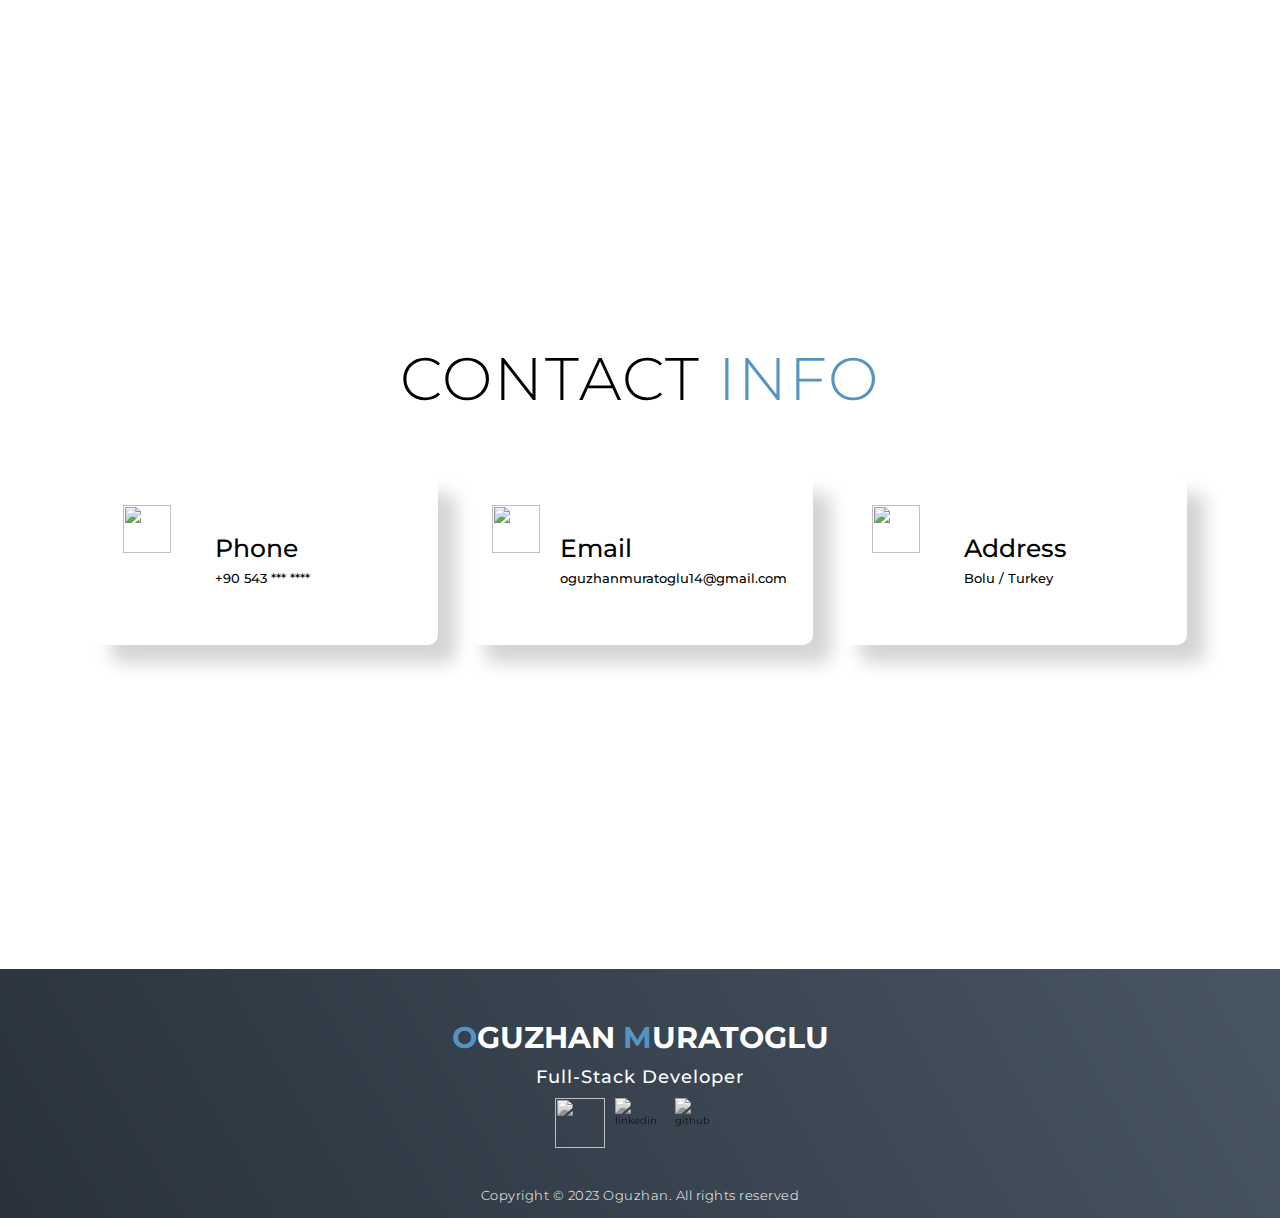
==== commit 237332ef: "Update index.html" ====
--- a/index.html
+++ b/index.html
@@ -68,6 +68,7 @@
                 
             I am currently continuing my education and keeping a close eye on developments in the software industry. Software development is an area that fascinates me both personally and professionally, and I am committed to continuously expanding my knowledge and expertise in this field</p>
             <a href="./CV.pdf" target="_blank" download="Resume.pdf" class="cta">Download Resume</a>
+            <div>new</div>
           </div>
         </div>
       </section>
@@ -253,4 +254,4 @@
   </script>
 </body>
 
-</html>+</html>
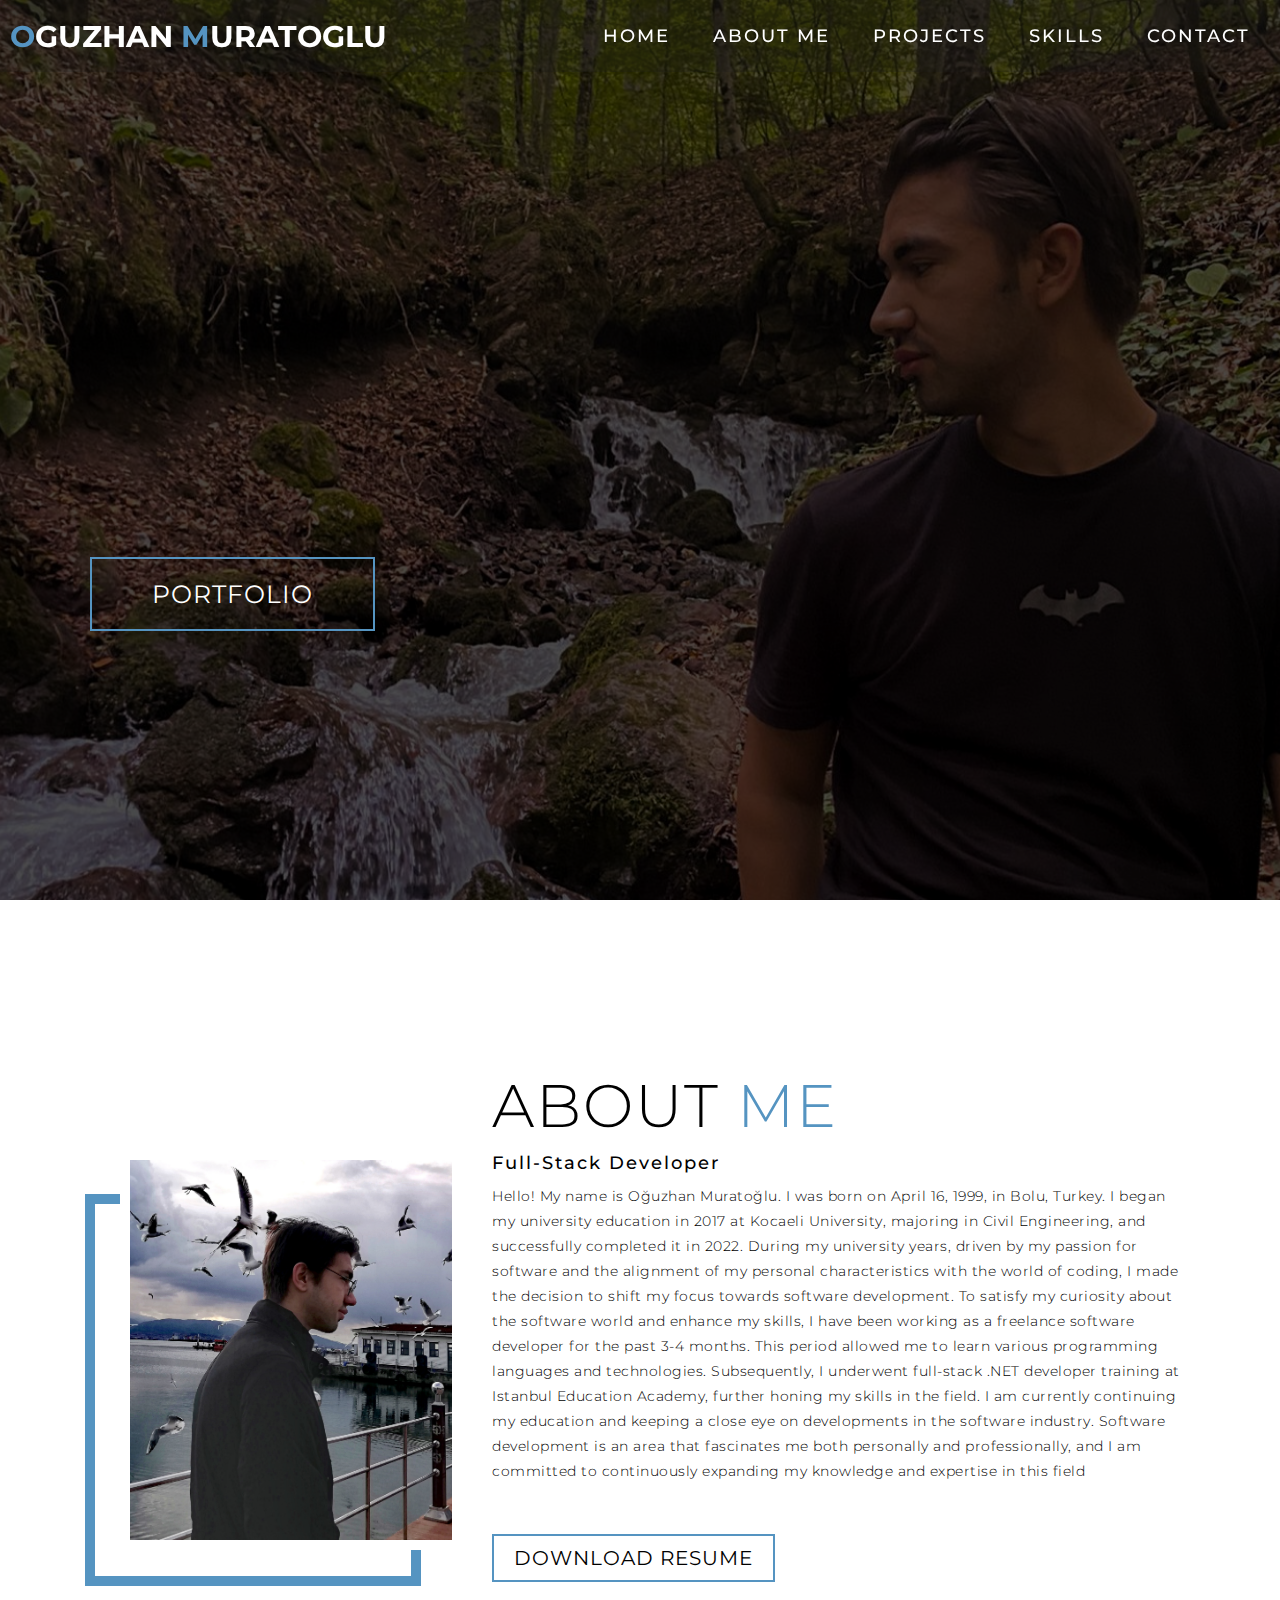
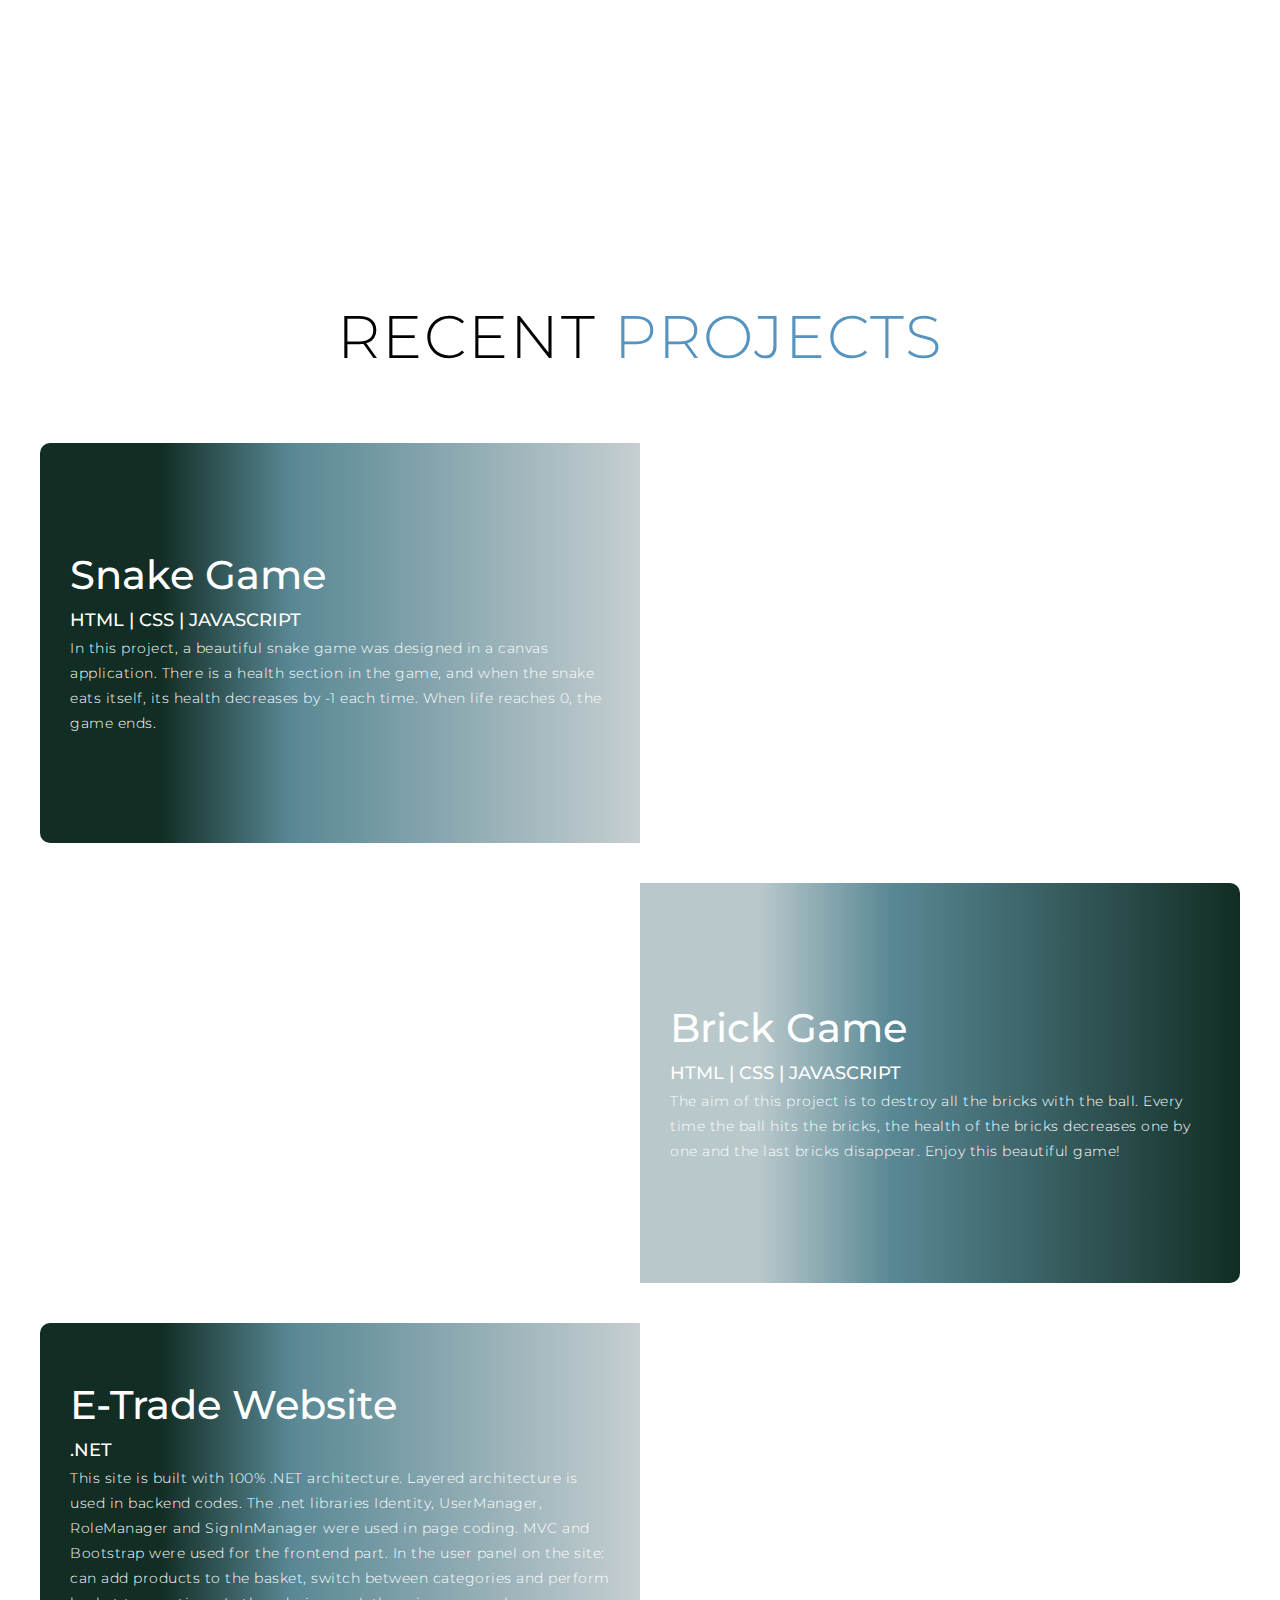
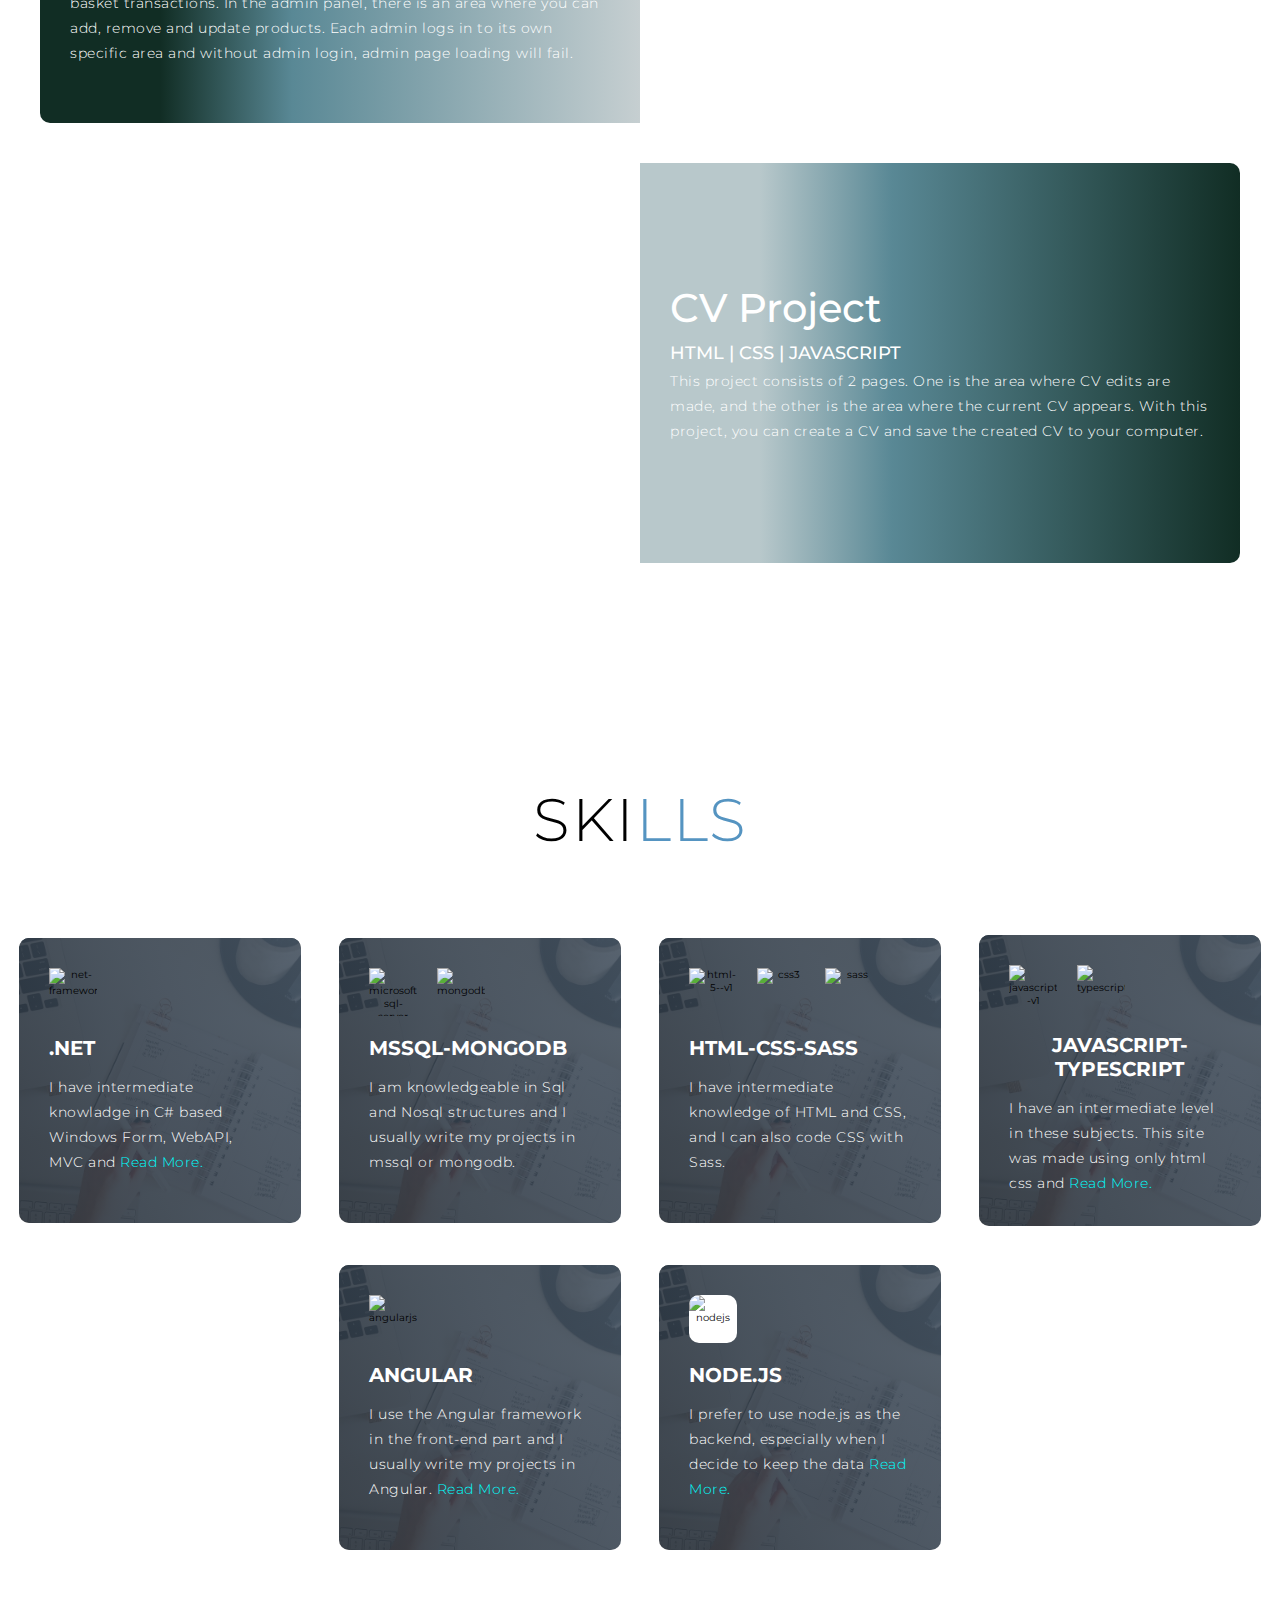
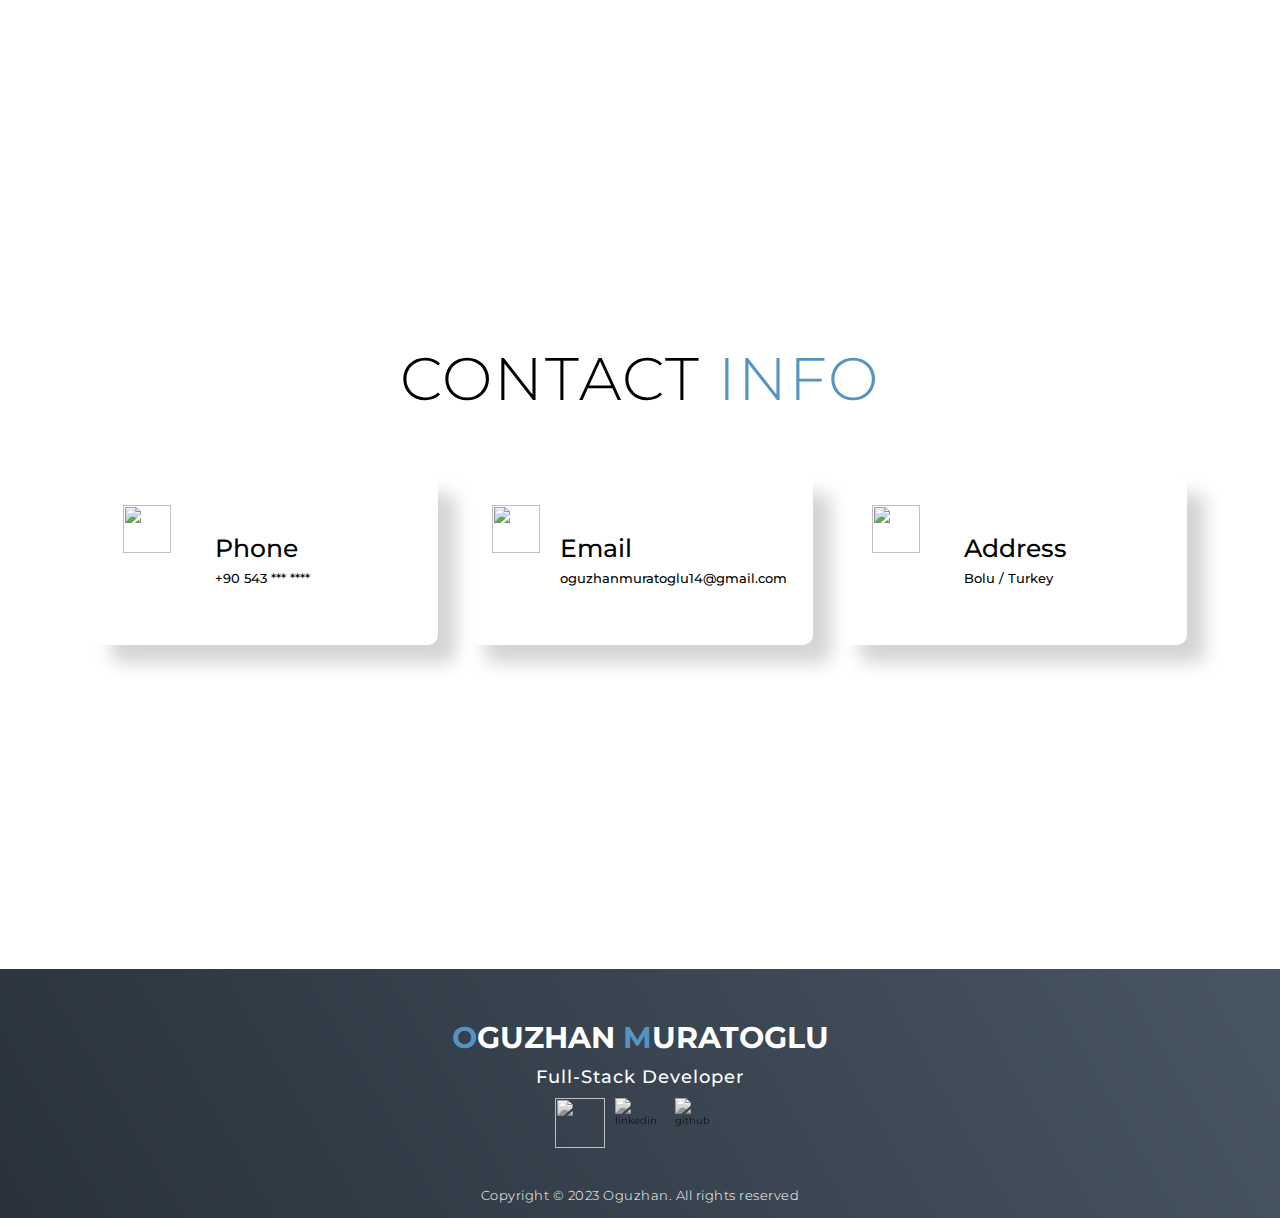
==== commit 752a712b: "Update index.html" ====
--- a/index.html
+++ b/index.html
@@ -68,7 +68,6 @@
                 
             I am currently continuing my education and keeping a close eye on developments in the software industry. Software development is an area that fascinates me both personally and professionally, and I am committed to continuously expanding my knowledge and expertise in this field</p>
             <a href="./CV.pdf" target="_blank" download="Resume.pdf" class="cta">Download Resume</a>
-            <div>new</div>
           </div>
         </div>
       </section>
